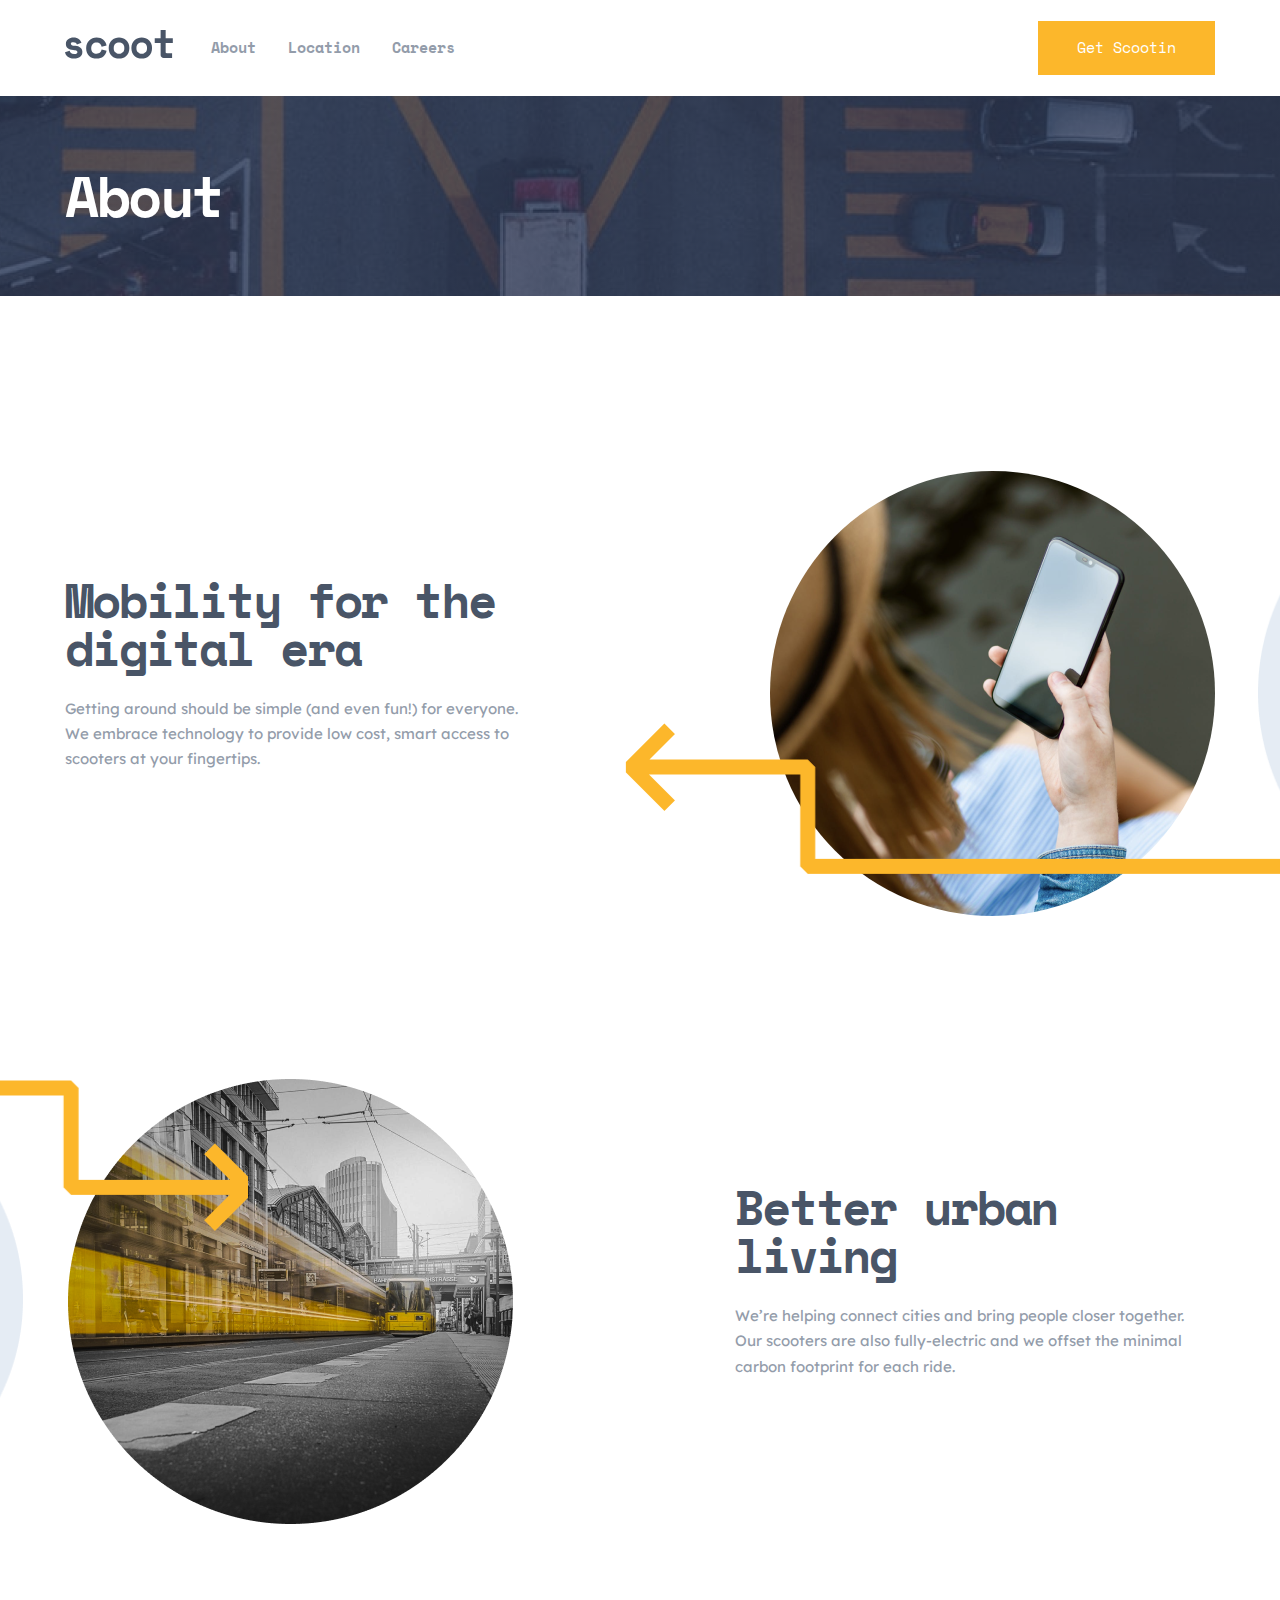
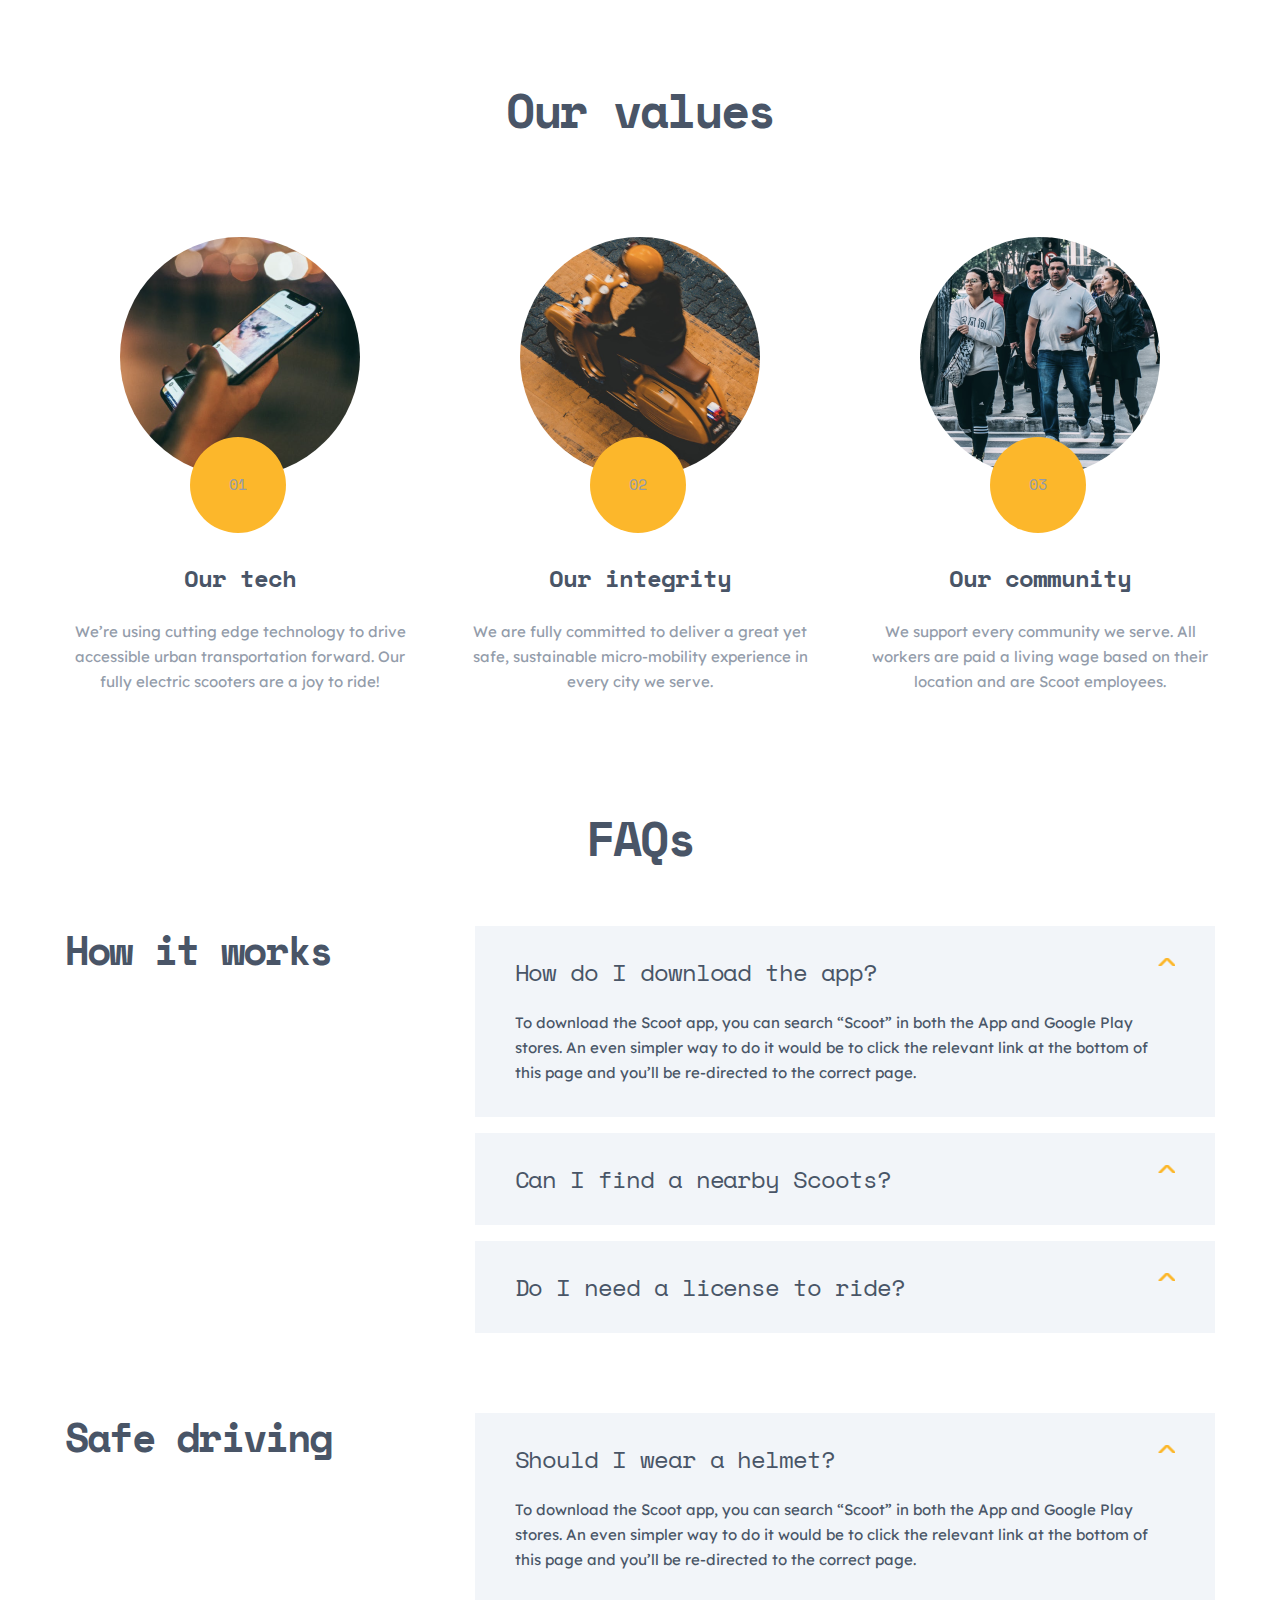
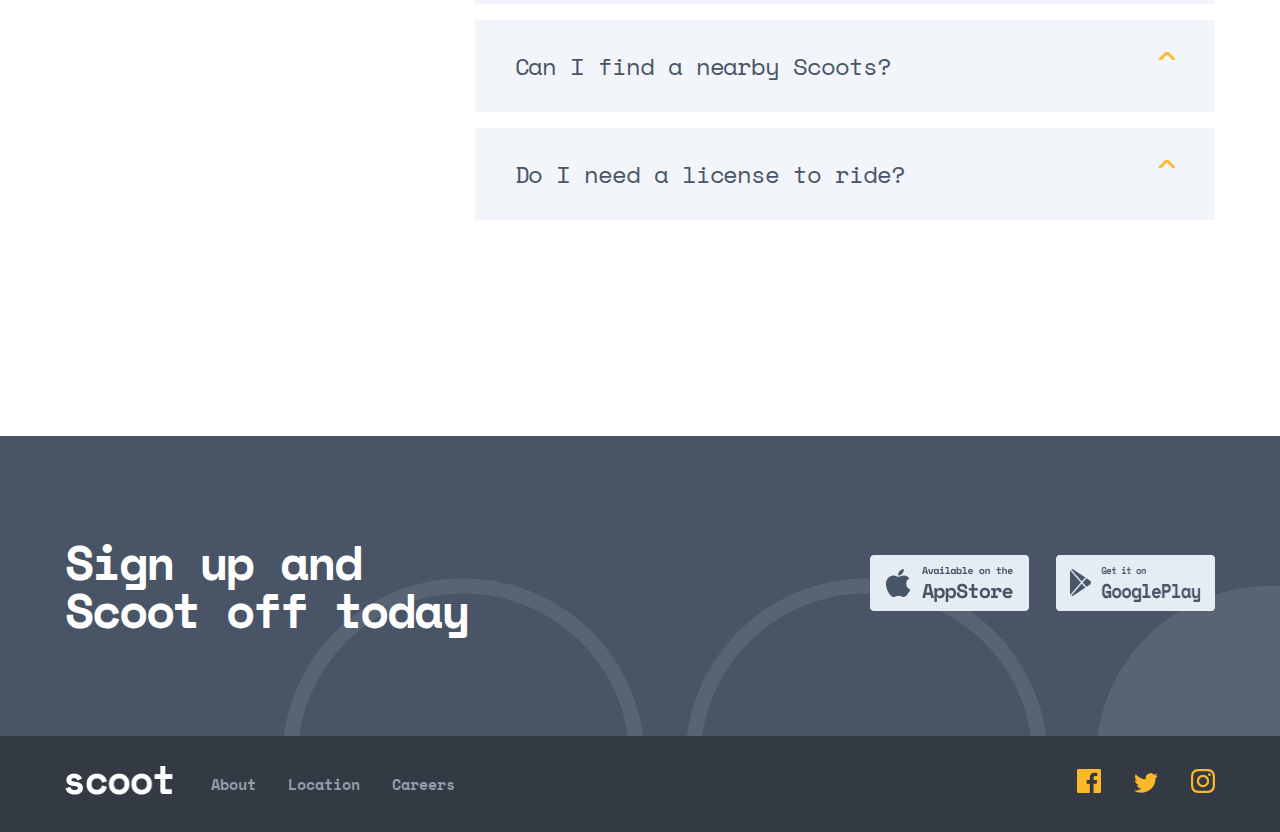
==== about.html @ 946d7e3a "about page complate" ====
<!DOCTYPE html>
<html lang="en">

<head>
   <meta charset="UTF-8">
   <meta http-equiv="X-UA-Compatible" content="IE=edge">
   <meta name="viewport" content="width=device-width, initial-scale=1.0">
   <title>Scooter sharing made simple</title>
   <!-- FONTS -->
   <link rel="preconnect" href="https://fonts.gstatic.com">
   <link href="https://fonts.googleapis.com/css2?family=Lexend+Deca&family=Space+Mono:wght@700&display=swap"
      rel="stylesheet">
   <!-- LINKS -->
   <link rel="stylesheet" href="/css/normalize.css">
   <link rel="stylesheet" href="/css/style.css">
</head>

<body>
   <header class="header">
      <div class="container">
         <div class="content">
            <a class="logo" href="/index.html">
               <img src="/img/logo.svg" alt="logo" width="108" height="29">
            </a>

            <nav class="nav">
               <ul class="nav-list">
                  <li class="nav-item">
                     <a class="nav-link" href="/about.html">About</a>
                  </li>
                  <li class="nav-item">
                     <a class="nav-link" href="#">Location</a>
                  </li>
                  <li class="nav-item">
                     <a class="nav-link" href="#">Careers</a>
                  </li>
               </ul>
            </nav>

            <a class="header-btn primary-btn btn" href="#">Get Scootin</a>
         </div>
      </div>
   </header>

   <section class="hero-about">
      <div class="container">
         <h1 class="title">About</h1>
      </div>
   </section>

   <main class="main">
      <section class="features-about">
         <div class="container ">
            <ul class="features-list">
               <li class="features-item">
                  <div class="features-item__content">
                     <h3 class="features-item__title">Mobility for the digital era</h3>
                     <p class="features-item__text">Getting around should be simple (and even fun!) for everyone. We
                        embrace technology to provide low cost, smart access to scooters at your fingertips.</p>
                  </div>
                  <div class="features-item__photo features-item__photo__girl-tel"></div>
               </li>

               <li class="features-item">
                  <div class="features-item__content">
                     <h3 class="features-item__title">Better urban living</h3>
                     <p class="features-item__text">We’re helping connect cities and bring people closer together. Our
                        scooters are also fully-electric and we offset the minimal carbon footprint for each ride.</p>
                  </div>
                  <div class="features-item__photo features-item__photo__tramway"></div>
               </li>
            </ul>
         </div>
      </section>

      <section class="value">
         <div class="container">
            <h2 class="section-title value__title">Our values</h2>
            <div class="value__content">
               <ol class="value-list">
                  <li class="value-item">
                     <div class="value-item__photo value-item__photo-tel"></div>
                     <h3 class="value-item__title">Our tech</h3>
                     <p class="value-item__text">We’re using cutting edge technology to drive accessible urban
                        transportation forward. Our fully electric scooters are a joy to ride!</p>
                  </li>
                  <li class="value-item">
                     <div class="value-item__photo value-item__photo-bike"></div>
                     <h3 class="value-item__title">Our integrity</h3>
                     <p class="value-item__text">We are fully committed to deliver a great yet safe, sustainable
                        micro-mobility experience in every city we serve.</p>
                  </li>
                  <li class="value-item">
                     <div class="value-item__photo value-item__photo-people"></div>
                     <h3 class="value-item__title">Our community</h3>
                     <p class="value-item__text">We support every community we serve. All workers are paid a living wage
                        based on their location and are Scoot employees.</p>
                  </li>
               </ol>
            </div>
         </div>
      </section>

      <section class="faq">
         <div class="container">
            <h2 class="section-title faq-title">FAQs</h2>
            <div class="faq-how">
               <h3 class="faq-how__title">How it works</h3>
               <ul class="accordions">
                  <li class="accordion">
                     <input class="radio-btn" type="radio" name="panel" id="panel-1" checked>
                     <label class="accordion-title" for="panel-1">How do I download the app?</label>
                     <p class="accordion-text">To download the Scoot app, you can search “Scoot” in both the App and
                        Google
                        Play stores. An even simpler way to do it would be to click the relevant link at the bottom of
                        this
                        page and you’ll be re-directed to the correct page.</p>
                  </li>

                  <li class="accordion">
                     <input class="radio-btn" type="radio" name="panel" id="panel-2">
                     <label class="accordion-title" for="panel-2">Can I find a nearby Scoots?</label>
                     <p class="accordion-text">To download the Scoot app, you can search “Scoot” in both the App and
                        Google
                        Play stores. An even simpler way to do it would be to click the relevant link at the bottom of
                        this
                        page and you’ll be re-directed to the correct page.</p>
                  </li>

                  <li class="accordion">
                     <input class="radio-btn" type="radio" name="panel" id="panel-3">
                     <label class="accordion-title" for="panel-3">Do I need a license to ride?</label>
                     <p class="accordion-text">To download the Scoot app, you can search “Scoot” in both the App and
                        Google
                        Play stores. An even simpler way to do it would be to click the relevant link at the bottom of
                        this
                        page and you’ll be re-directed to the correct page.</p>
                  </li>
               </ul>
            </div>

            <div class="faq-how">
               <h3 class="faq-how__title">Safe driving</h3>
               <ul class="accordions">
                  <li class="accordion">
                     <input class="radio-btn" type="radio" name="panel2" id="panel-4" checked>
                     <label class="accordion-title" for="panel-4">Should I wear a helmet?</label>
                     <p class="accordion-text">To download the Scoot app, you can search “Scoot” in both the App and
                        Google
                        Play stores. An even simpler way to do it would be to click the relevant link at the bottom of
                        this
                        page and you’ll be re-directed to the correct page.</p>
                  </li>

                  <li class="accordion">
                     <input class="radio-btn" type="radio" name="panel2" id="panel-5">
                     <label class="accordion-title" for="panel-5">Can I find a nearby Scoots?</label>
                     <p class="accordion-text">To download the Scoot app, you can search “Scoot” in both the App and
                        Google
                        Play stores. An even simpler way to do it would be to click the relevant link at the bottom of
                        this
                        page and you’ll be re-directed to the correct page.</p>
                  </li>

                  <li class="accordion">
                     <input class="radio-btn" type="radio" name="panel2" id="panel-6">
                     <label class="accordion-title" for="panel-6">Do I need a license to ride?</label>
                     <p class="accordion-text">To download the Scoot app, you can search “Scoot” in both the App and
                        Google
                        Play stores. An even simpler way to do it would be to click the relevant link at the bottom of
                        this
                        page and you’ll be re-directed to the correct page.</p>
                  </li>
               </ul>
            </div>
         </div>
      </section>
   </main>

   <footer class="footer">
      <section class="appstore">
         <div class="container">
            <div class="content">
               <h2 class="appstore__title">Sign up and Scoot off today</h2>
               <div class="appstore-links">
                  <a class="appstore-link" href="#">
                     <img src="/img/appstore.png" alt="appstore" width="159" height="56">
                  </a>
                  <a class="appstore-link" href="#">
                     <img src="/img/googleplay.png" alt="appstore" width="159" height="56">
                  </a>
               </div>
            </div>
         </div>
      </section>

      <section class="end">
         <div class="container">
            <div class="content">
               <a class="logo" href="/index.html"><img src="/img/logo-white.png" alt="logo" width="108" height="29"></a>

               <nav class="nav">
                  <ul class="nav-list">
                     <li class="nav-item">
                        <a class="nav-link" href="/about.html">About</a>
                     </li>
                     <li class="nav-item">
                        <a href="#" class="nav-link">Location</a>
                     </li>
                     <li class="nav-item">
                        <a href="#" class="nav-link">Careers</a>
                     </li>
                  </ul>
               </nav>

               <div class="social">
                  <a class="social-link" href="#">
                     <svg width="24" height="24" viewBox="0 0 24 24" fill="none" xmlns="http://www.w3.org/2000/svg">
                        <path
                           d="M22.675 0H1.325C0.593 0 0 0.593 0 1.325V22.676C0 23.407 0.593 24 1.325 24H12.82V14.706H9.692V11.084H12.82V8.413C12.82 5.313 14.713 3.625 17.479 3.625C18.804 3.625 19.942 3.724 20.274 3.768V7.008L18.356 7.009C16.852 7.009 16.561 7.724 16.561 8.772V11.085H20.148L19.681 14.707H16.561V24H22.677C23.407 24 24 23.407 24 22.675V1.325C24 0.593 23.407 0 22.675 0Z"
                           fill="#FCB72B" />
                     </svg>
                  </a>

                  <a class="social-link" href="#">
                     <svg width="24" height="20" viewBox="0 0 24 20" fill="none" xmlns="http://www.w3.org/2000/svg">
                        <path
                           d="M24 2.557C23.117 2.949 22.168 3.213 21.172 3.332C22.189 2.723 22.97 1.758 23.337 0.608001C22.386 1.172 21.332 1.582 20.21 1.803C19.313 0.846001 18.032 0.248001 16.616 0.248001C13.437 0.248001 11.101 3.214 11.819 6.293C7.728 6.088 4.1 4.128 1.671 1.149C0.381 3.362 1.002 6.257 3.194 7.723C2.388 7.697 1.628 7.476 0.965 7.107C0.911 9.388 2.546 11.522 4.914 11.997C4.221 12.185 3.462 12.229 2.69 12.081C3.316 14.037 5.134 15.46 7.29 15.5C5.22 17.123 2.612 17.848 0 17.54C2.179 18.937 4.768 19.752 7.548 19.752C16.69 19.752 21.855 12.031 21.543 5.106C22.505 4.411 23.34 3.544 24 2.557Z"
                           fill="#FCB72B" />
                     </svg>
                  </a>

                  <a class="social-link" href="#">
                     <svg width="24" height="24" viewBox="0 0 24 24" fill="none" xmlns="http://www.w3.org/2000/svg">
                        <path fill-rule="evenodd" clip-rule="evenodd"
                           d="M12 0C8.741 0 8.333 0.014 7.053 0.072C2.695 0.272 0.273 2.69 0.073 7.052C0.014 8.333 0 8.741 0 12C0 15.259 0.014 15.668 0.072 16.948C0.272 21.306 2.69 23.728 7.052 23.928C8.333 23.986 8.741 24 12 24C15.259 24 15.668 23.986 16.948 23.928C21.302 23.728 23.73 21.31 23.927 16.948C23.986 15.668 24 15.259 24 12C24 8.741 23.986 8.333 23.928 7.053C23.732 2.699 21.311 0.273 16.949 0.073C15.668 0.014 15.259 0 12 0ZM12 2.163C15.204 2.163 15.584 2.175 16.85 2.233C20.102 2.381 21.621 3.924 21.769 7.152C21.827 8.417 21.838 8.797 21.838 12.001C21.838 15.206 21.826 15.585 21.769 16.85C21.62 20.075 20.105 21.621 16.85 21.769C15.584 21.827 15.206 21.839 12 21.839C8.796 21.839 8.416 21.827 7.151 21.769C3.891 21.62 2.38 20.07 2.232 16.849C2.174 15.584 2.162 15.205 2.162 12C2.162 8.796 2.175 8.417 2.232 7.151C2.381 3.924 3.896 2.38 7.151 2.232C8.417 2.175 8.796 2.163 12 2.163ZM5.838 12C5.838 8.597 8.597 5.838 12 5.838C15.403 5.838 18.162 8.597 18.162 12C18.162 15.404 15.403 18.163 12 18.163C8.597 18.163 5.838 15.403 5.838 12ZM12 16C9.791 16 8 14.21 8 12C8 9.791 9.791 8 12 8C14.209 8 16 9.791 16 12C16 14.21 14.209 16 12 16ZM16.965 5.595C16.965 4.8 17.61 4.155 18.406 4.155C19.201 4.155 19.845 4.8 19.845 5.595C19.845 6.39 19.201 7.035 18.406 7.035C17.61 7.035 16.965 6.39 16.965 5.595Z"
                           fill="#FCB72B" />
                     </svg>
                  </a>
               </div>
            </div>
         </div>
      </section>
   </footer>
</body>

</html>
---- css/style.css ----
:root {
   /* COLORS */
   --accent-color: rgb(252, 183, 43);
   --header-text-color: rgb(73, 85, 103);
   --text-color: rgb(147, 156, 170);
   --white-color: rgb(255, 255, 255);

   /* FONTS */
   --main-font: 'Space Mono', monospace;
   --secondary-font: 'Lexend Deca', sans-serif;
}

html {
   box-sizing: border-box;
 }
 
 *,
 *::after,
 *::before {
   box-sizing: inherit;
 }
 
 body {
   margin: 0;
   padding: 0;
   max-width: 100%;
   font-family: var(--main-font);
   font-size: 15px;
   line-height: 167%;
   color: var(--text-color);
 }

.container {
   max-width: 1200px;
   margin: 0 auto;
   padding: 0 25px;
}

/* HEADER */

.content {
   display: flex;
   align-items: center;
   height: 96px;
}

.logo {
   margin-right: 38px;
}

.nav {
   margin-right: 20px;
}

.nav {
   margin-right: auto;
}

.nav-list {
   display: flex;
   padding: 0;
}

.nav-link {
   margin-right: 32px;
   font-weight: 700;
   color: var(--text-color);
   text-decoration: none;
   transition: color .3s ease;
}

.nav-link:hover {
   color: var(--accent-color);
}

.btn {
   padding: 11px 36px;
}

.primary-btn {
   background: #FCB72B;
   color: var(--white-color);
   text-decoration: none;
   border: 3px solid var(--accent-color);
   transition: background-color .3s ease;
}

.primary-btn:hover {
   background-color: transparent;
   color: var(--accent-color);
}

/* HERO SECTION */

.hero {
   padding: 152px 0;
   background-image: url(/img/rounds.png), linear-gradient(rgba(47, 59, 89, 0.75), rgba(47, 59, 89, 0.75)), url("/img/bg-image.png");
   background-repeat: no-repeat;
   background-size: auto, cover, cover;
   background-position: top calc(50% + 150px) right, 0 0, 0 0;
}

.title {
   margin: 0;
   font-size: 56px;
   line-height: 56px;
   letter-spacing: -2.5px;
   color: var(--white-color);
}

.main-title {
   margin-bottom: 40px;
}

.hero-text {
   position: relative;
   margin-top: 0;
   margin-bottom: 40px;
   margin-left: 96px;
   width: 405px;
   color: var(--white-color);
   font-family: var(--secondary-font);
}

.hero-text::before {
   position: absolute;
   height: 15px;
   width: 100%;
   background-color: var(--accent-color);
   top: 43px;
   left: -460px;

   content: "";
}

.hero-text::after {
   position: absolute;
   background-image: url("/img/top-arrow-line.svg");
   background-repeat: no-repeat;
   width: 452px;
   height: 150px;
   top: 43px;
   left: 450px;

   content: "";
}

.hero-btn {
   margin-left: 96px;
}


/* MAIN */

.main {
   padding: 160px 0 200px 0;
}

/* SERVISE SECTION */

.service {
   margin-bottom: 200px;
}

.service-list {
   display: flex;
   margin-right: 30px;
   padding: 0;
   list-style: none;
}

.app {
   background: url("/img/tel.png") no-repeat center center;
}

.pick {
   background: url("/img/bike.png") no-repeat center center;
}

.enjoy {
   background: url("/img/bike-with-people.png") no-repeat center center;
}

.service-icon {
   position: relative;
   width: 96px;
   height: 96px;
   margin-bottom: 40px;
   border-radius: 50%;
   background-color: var(--accent-color);
}

.service-icon::before {
   position: absolute;
   width: 400%;
   height: 15px;
   top: 40px;
   left: -360px;
   background-color: #E5ECF4;
   z-index: -1;

   content: "";
}

.service-icon::after:not(:last-child) {
   position: absolute;
   width: 400%;
   height: 15px;
   top: 40px;
   left: 60px;
   background-color: #E5ECF4;
   z-index: -1;

   content: "";
}

.service-title {
   margin-top: 0;
   margin-bottom: 27px;
   font-size: 24px;
   line-height: 28px;
   letter-spacing: -1.07143px;
   color: var(--header-text-color);
}

.service-text {
   margin: 0;
   font-family: var(--secondary-font);
}

/* FEATURES */

.features {
   background-image: url("/img/arrow-right.png"), 
                     url("/img/arrow-left.png"), 
                     url("/img/arrow-right.png"), 
                     url("/img/round.png"), 
                     url("/img/round.png"), 
                     url("/img/round.png");
   background-repeat: no-repeat;
   background-position: left calc(50% + 355px) top calc(50% + -463px), 
                        right calc(50% + 750px) top calc(50% + -135px),
                        left calc(50% + 750px) top calc(50% + 550px),
                        left calc(50% + 840px) top calc(50% + -612px), 
                        right calc(50% + 840px) top calc(50% + -2px),
                        left calc(50% + 840px) top calc(50% + 607px);
}

.features-list {
   padding: 0;
   list-style: none;
}

.features-item {
   display: flex;
   justify-content: space-between;
   align-items: center;
   margin-bottom: 160px;
}

.features-item:nth-child(even) {
   flex-direction: row-reverse;
}

.features-item__content {
   max-width: 40%;
   margin-right: 20px;
}

.features-item__title {
   margin-top: 0;
   margin-bottom: 24px;
   font-size: 48px;
   line-height: 48px;
   letter-spacing: -2.14286px;
   color: var(--header-text-color);
}

.features-item__text {
   margin-top: 0;
   margin-bottom: 40px;
   font-family: var(--secondary-font);
}

.features-item__photo {
   width: 450px;
   height: 450px;
   background-repeat: no-repeat;
   z-index: -1;
}

.features-item__photo__girl {
   background-image: url("/img/girl-with-tel.png");
}

.features-item__photo__city {
   background-image: url("/img/city.png");
}

.features-item__photo__wallet {
   background-image: url("/img/wallet.png");
   border-radius: 50%;
   height: 445px;
   width: 445px;
}

/* FOOTER */

/* APPSTORE */

.appstore {
   padding: 102px 0;
   background-color: var(--header-text-color);
   background-image: url("/img/footer-bg.png");
   background-position: bottom right;
   background-repeat: no-repeat;
}

.appstore__title {
   max-width: 420px;
   margin-right: auto;
   font-size: 48px;
   line-height: 48px;
   letter-spacing: -2.14286px;
   color: var(--white-color);
}

.appstore-link {
   display: inline-block;
}

.appstore-link:not(:last-child) {
   margin-right: 18px;
}

/* FOOTER END */

.end {
   background-color: #333A44;
}

.social-link {
   display: inline-block;
   margin-left: 24px;
}

path {
   transition: fill .3s ease;
}

.social-link:hover path {
   fill: var(--white-color);
}

/* ABOUT PAGE */

/* HERO-ABOUT */

.hero-about {
   padding: 72px 0;
   background-image: url(/img/rounds.png), linear-gradient(rgba(47, 59, 89, 0.75), rgba(47, 59, 89, 0.75)), url("/img/bg-about-hero.png");
   background-repeat: no-repeat;
   background-size: auto, cover, cover;
   background-position: top calc(50% + 150px) right, 0 0, 0 0;
}

/* FEATURES ABOUT */

.features-about {
   background-image: url("/img/arrow-right-top.png"), 
   url("/img/arrow-left.png"), 
   url("/img/round.png"), 
   url("/img/round.png");
background-repeat: no-repeat;
background-position: left calc(50% + 355px) top calc(50% + -200px), 
      right calc(50% + 760px) top calc(50% + 157px),
      left calc(50% + 840px) top calc(50% + -306px), 
      right calc(50% + 840px) top calc(50% + 300px);
}

.features-item__photo__girl-tel {
   background-image: url("/img/girl-tel.png");
   border-radius: 50%;
   width: 445px;
   height: 445px;
}

.features-item__photo__tramway {
   background-image: url("/img/trolebus.png");
   background-position: center center;
}

/* OUR VALUES */

.value {
   margin-bottom: 120px;
}

.value__content {
   justify-content: space-between;
}

.section-title {
   margin: 0;
   font-weight: bold;
   font-size: 48px;
   line-height: 48px;
   text-align: center;
   letter-spacing: -2.14286px;
   color: var(--header-text-color);
}

.value__title {
   margin-bottom: 48px;
}

.value-list {
   display: flex;
   justify-content: space-between;
   padding: 0;
   list-style: none;
}

.value-item {
   display: flex;
   flex-direction: column;
   align-items: center;
   width: 350px;
   text-align: center;
   counter-increment: counter;
}

.value-item:not(:last-child) {
   margin-right: 30px;
}

.value-item__photo {
   position: relative;
   width: 240px;
   height: 240px;
   margin-top: 55px;
   margin-bottom: 87px;
   border-radius: 50%;
}

.value-item__photo::after {
   position: absolute;
   display: flex;
   justify-content: center;
   align-items: center;
   width: 96px;
   height: 96px;
   top: 200px;
   left: 70px;
   background-color: var(--accent-color);
   border-radius: 50%;

   content: "0" counter(counter);
}

.value-item__photo-tel {
   background-image: url("/img/value-tel.png");
}

.value-item__photo-bike {
   background-image: url("/img/value-bike.png");
}

.value-item__photo-people {
   background-image: url("/img/value-people.png");
}

.value-item__title {
   margin-top: 0;
   margin-bottom: 27px;
   font-weight: bold;
   font-size: 24px;
   line-height: 28px;
   text-align: center;
   letter-spacing: -1.07143px;
   color: var(--header-text-color);
}

.value-item__text {
   font-family: var(--secondary-font);
   margin: 0;
}

/* FAQs */

.faq-how {
   display: flex;  
}

.faq-how:not(:last-child) {
   margin-bottom: 64px;
}

.faq-title {
   margin-bottom: 64px;
}

.faq-how__title {
   flex: 0 0 33%;
   margin: 0;
   margin-right: 30px;
   font-size: 40px;
   line-height: 48px;
   letter-spacing: -1.78571px;
   color: var(--header-text-color);
}

.accordions {
   padding: 0;
   margin: 0;
   list-style: none;
}


.accordion {
   position: relative;
   background-color: #F2F5F9;
   padding: 32px 40px;
   margin-bottom: 16px;
}

.radio-btn {
   display: none;
}

.accordion-title {
   position: relative;
   display: block;
   cursor: pointer;
   font-size: 24px;
   line-height: 28px;
   letter-spacing: -1.07143px;
   color: var(--header-text-color);
}

.accordion-title::after {
   position: absolute;
   width: 18px;
   height: 8px;
   right: 0;
   background-image: url("/img/arrow-top.png");
   background-position: center center;
   content: "";
}

input:checked .accordion-title::after {
   background-image: url("/img/arrow-bottom.png");
   width: 16px;
   height: 8px;
}

.accordion-text {
   position: relative;
   overflow: hidden;
   height: 0;
   margin: 0;
   transition: padding .3s ease;
   font-family: var(--secondary-font);
   color: var(--header-text-color);
}

.radio-btn:checked ~ .accordion-text {
   padding-top: 24px;
   height: auto;
}
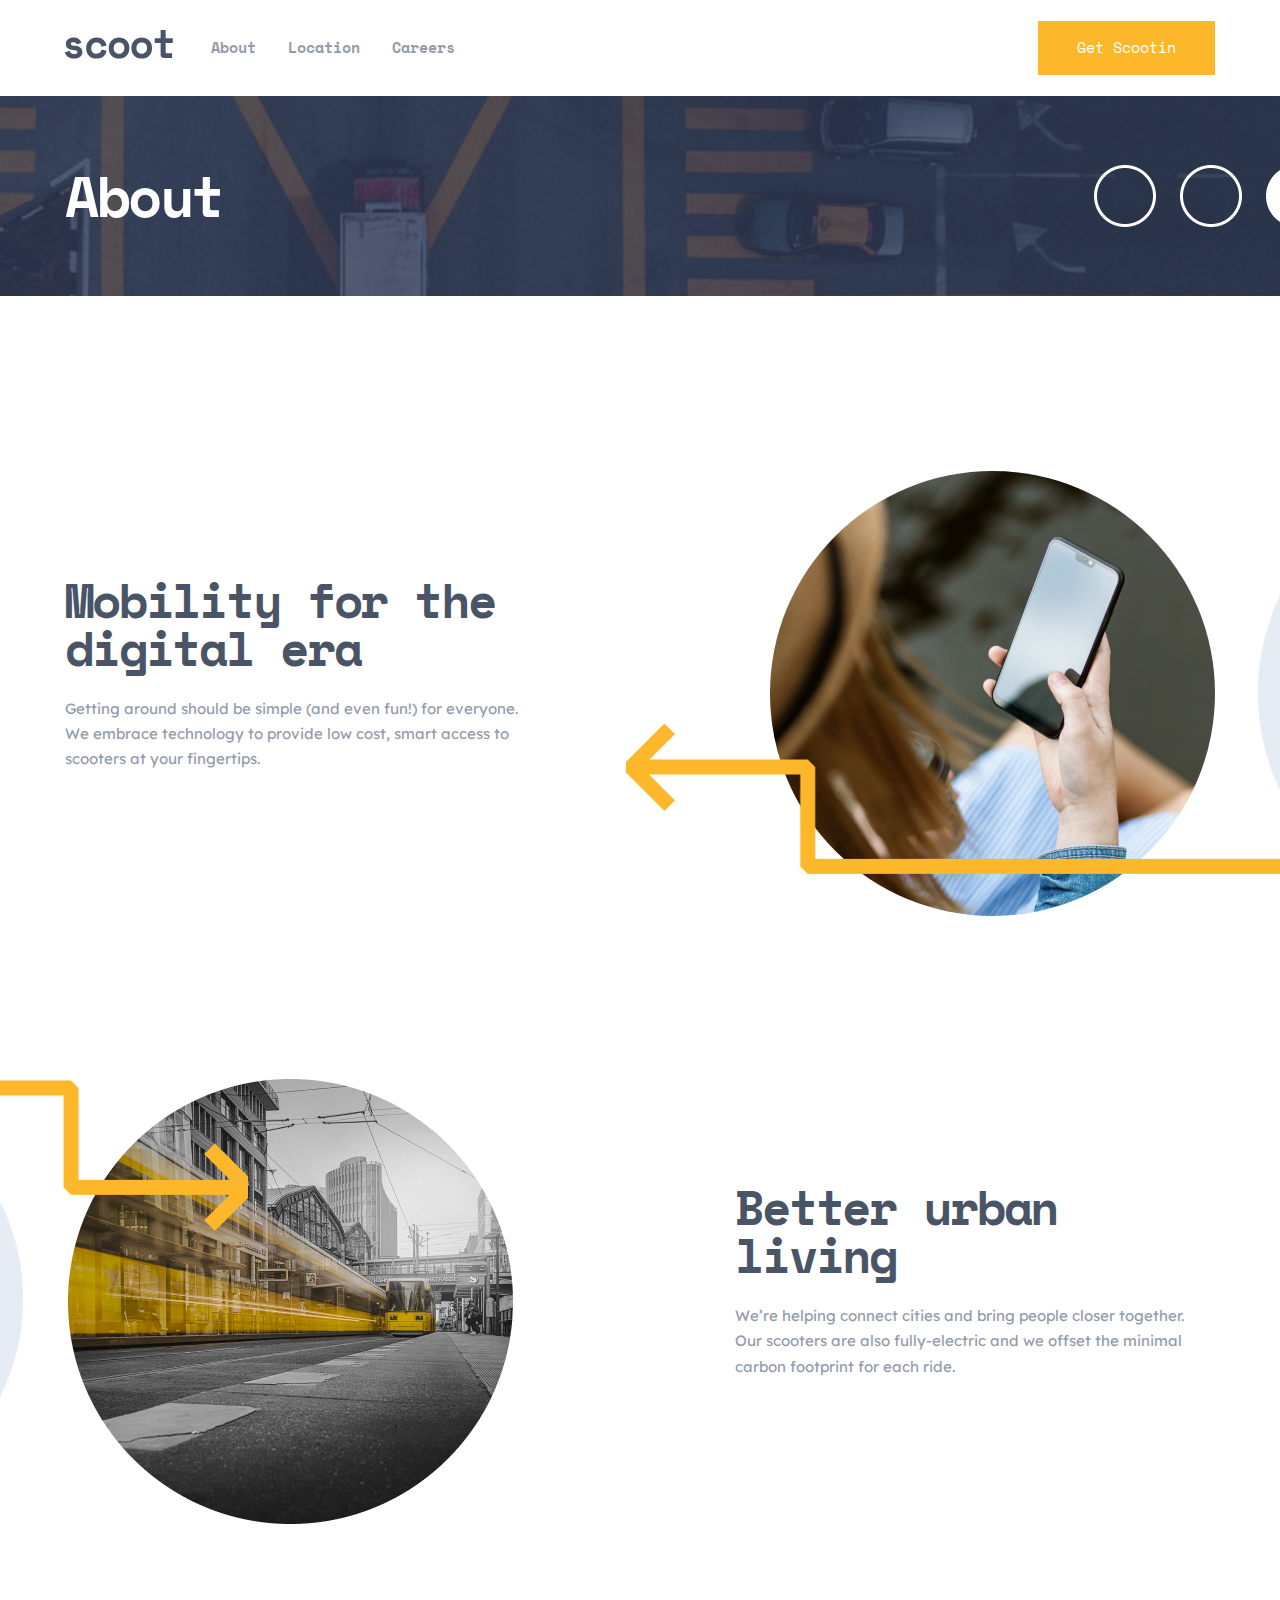
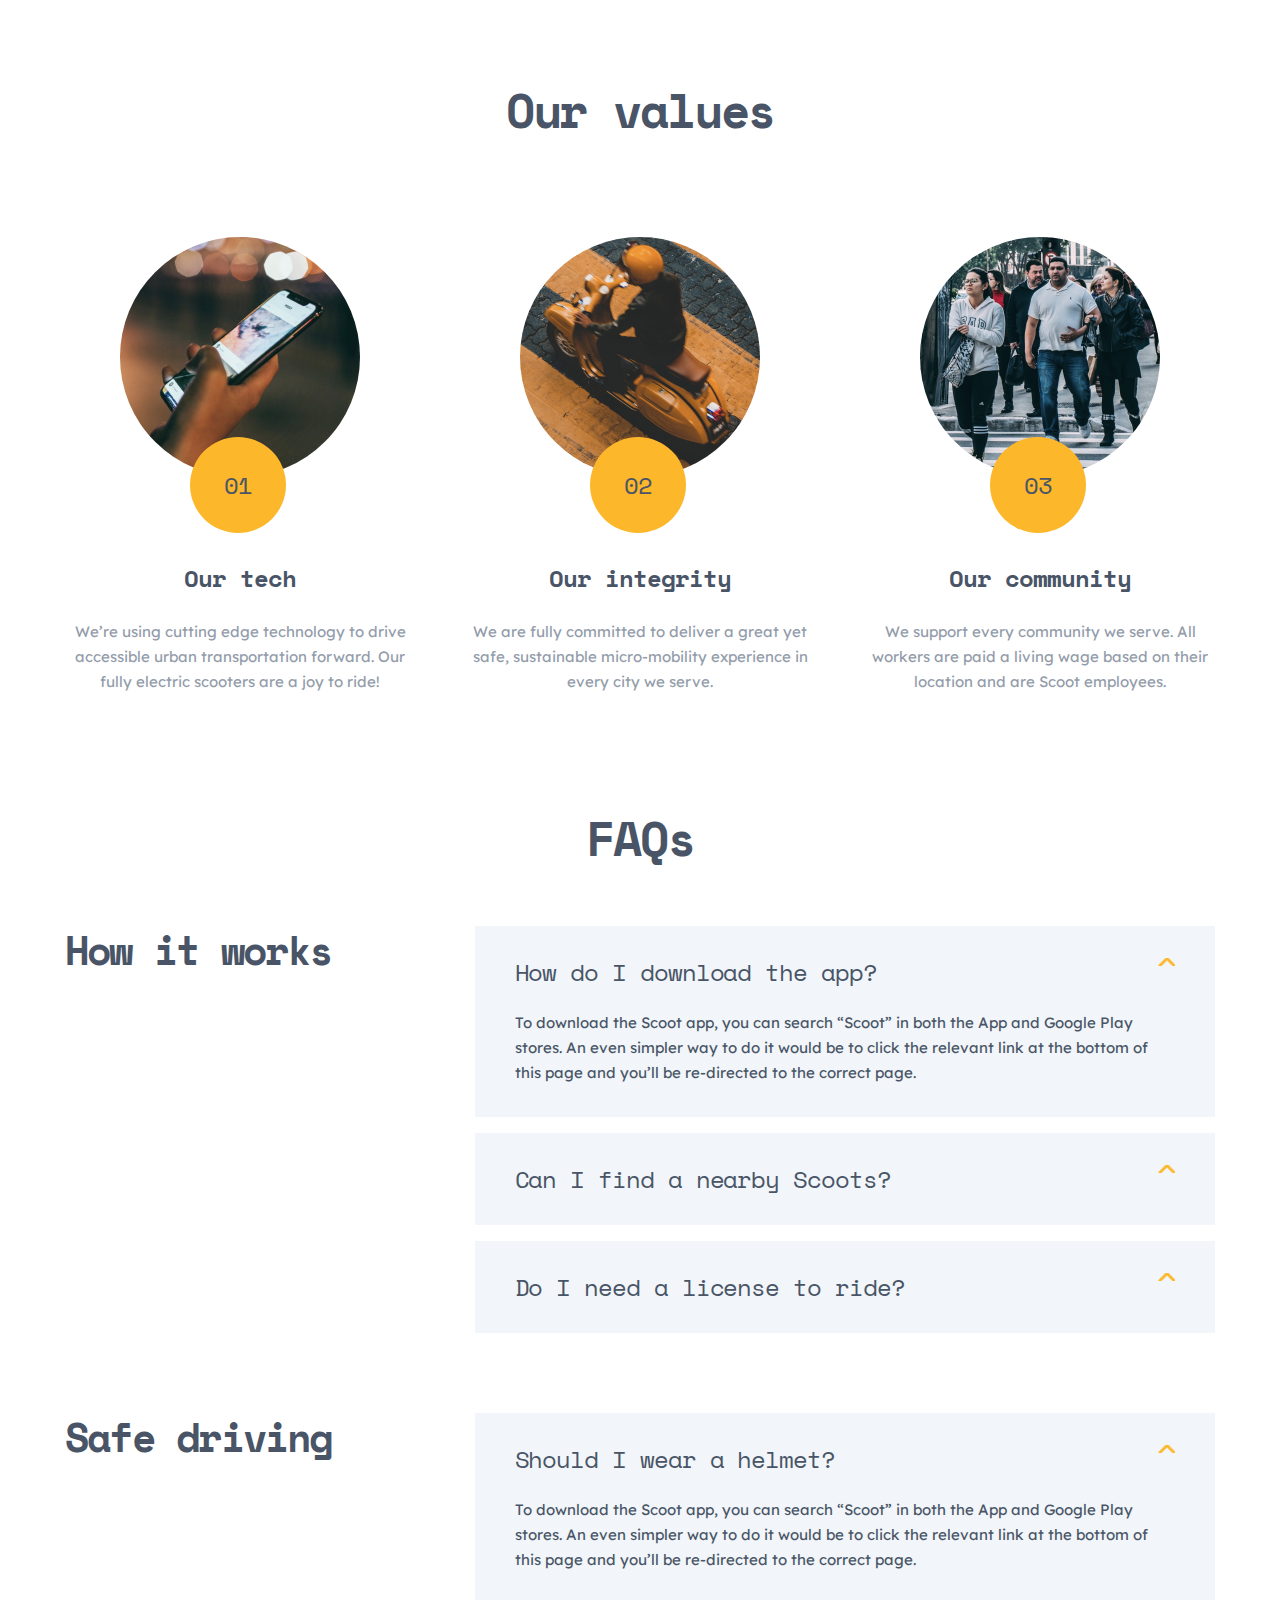
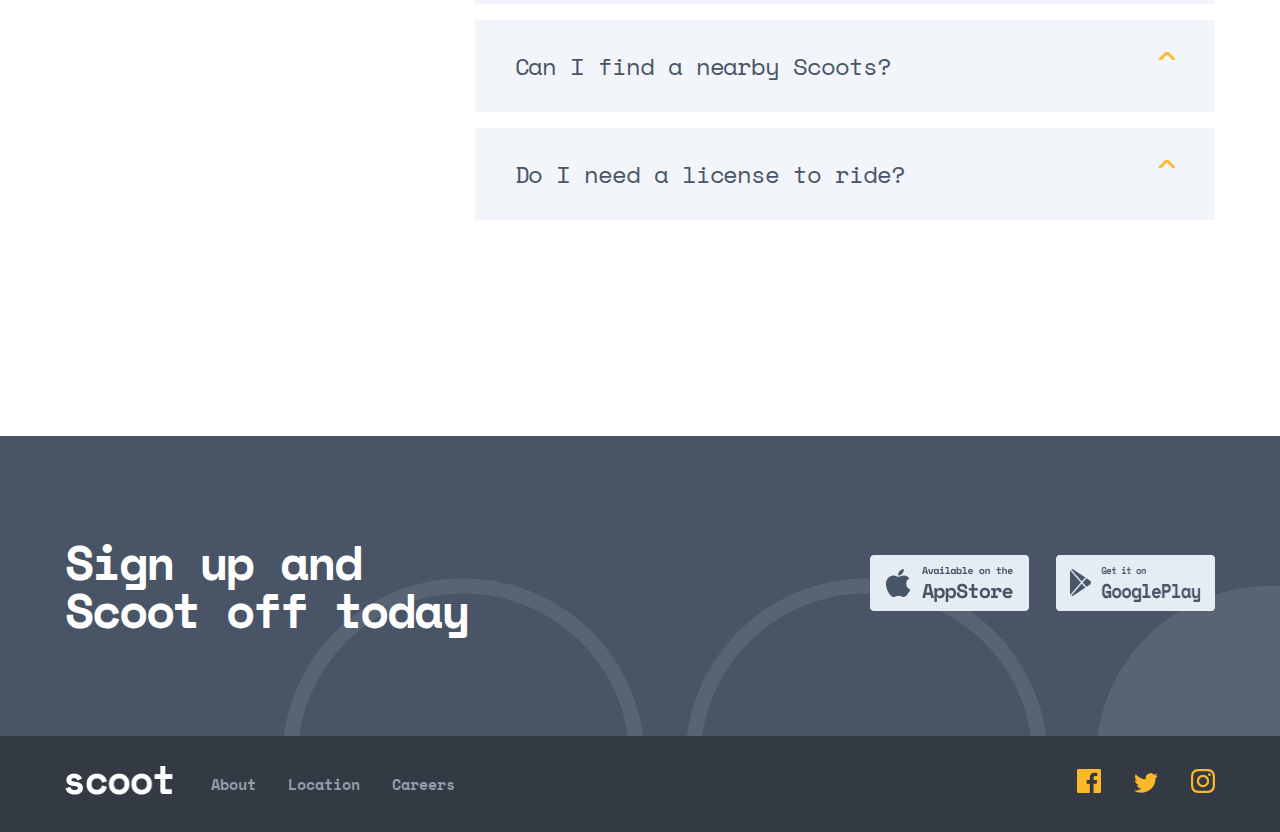
==== commit 3032a0dc: "bugs fixed" ====
--- a/about.html
+++ b/about.html
@@ -29,10 +29,10 @@
                      <a class="nav-link" href="/about.html">About</a>
                   </li>
                   <li class="nav-item">
-                     <a class="nav-link" href="#">Location</a>
+                     <a class="nav-link" href="/location.html">Location</a>
                   </li>
                   <li class="nav-item">
-                     <a class="nav-link" href="#">Careers</a>
+                     <a class="nav-link" href="/careers.html">Careers</a>
                   </li>
                </ul>
             </nav>
@@ -42,7 +42,7 @@
       </div>
    </header>
 
-   <section class="hero-about">
+   <section class="hero-mini hero-mini-about">
       <div class="container">
          <h1 class="title">About</h1>
       </div>
@@ -205,10 +205,10 @@
                         <a class="nav-link" href="/about.html">About</a>
                      </li>
                      <li class="nav-item">
-                        <a href="#" class="nav-link">Location</a>
+                        <a class="nav-link" href="/location.html">Location</a>
                      </li>
                      <li class="nav-item">
-                        <a href="#" class="nav-link">Careers</a>
+                        <a class="nav-link" href="/careers.html">Careers</a>
                      </li>
                   </ul>
                </nav>
--- a/css/style.css
+++ b/css/style.css
@@ -356,12 +356,16 @@
 
 /* HERO-ABOUT */
 
-.hero-about {
+.hero-mini {
    padding: 72px 0;
-   background-image: url(/img/rounds.png), linear-gradient(rgba(47, 59, 89, 0.75), rgba(47, 59, 89, 0.75)), url("/img/bg-about-hero.png");
    background-repeat: no-repeat;
    background-size: auto, cover, cover;
-   background-position: top calc(50% + 150px) right, 0 0, 0 0;
+   background-position: center right;
+
+}
+
+.hero-mini-about {
+   background-image: url(/img/rounds.png), linear-gradient(rgba(47, 59, 89, 0.75), rgba(47, 59, 89, 0.75)), url("/img/bg-about-hero.png");
 }
 
 /* FEATURES ABOUT */
@@ -452,6 +456,11 @@
    height: 96px;
    top: 200px;
    left: 70px;
+   font-size: 24px;
+   line-height: 28px;
+   text-align: center;
+   letter-spacing: -1.07143px;
+   color: var(--header-text-color);
    background-color: var(--accent-color);
    border-radius: 50%;
 
@@ -567,4 +576,59 @@
 .radio-btn:checked ~ .accordion-text {
    padding-top: 24px;
    height: auto;
-}+}
+
+.features-careers {
+   background-image: url("/img/arrow-right.png"), 
+                     url("/img/round.png"); 
+   background-repeat: no-repeat;
+   background-position: left calc(50% + 355px) top calc(50% + 140px), 
+                        left calc(50% + 840px) top calc(50% + 1px);
+}
+
+.features-item__photo__boy-tablet {
+   background-image: url("/img/boy-tablet.png");
+   width: 445px;
+   height: 445px;
+   border-radius: 50%;
+}
+
+/* APPLY */
+
+.hero-mini__career {
+   background-image: url(/img/rounds.png), linear-gradient(rgba(47, 59, 89, 0.75), rgba(47, 59, 89, 0.75)), url("/img/careers-bg.png");
+}
+
+.apply-list {
+   list-style: none;
+   padding: 0;
+}
+
+.apply-item {
+   display: flex;
+   justify-content: space-between;
+   align-items: center;
+   padding: 32px 64px 35px 40px;
+   background-color: #F2F5F9;
+}
+
+.apply-item:not(:last-child) {
+   margin-bottom: 24px;
+}
+
+.apply-position {
+   margin-top: 0;
+   margin-bottom: 8px;
+   font-size: 24px;
+   line-height: 28px;
+   letter-spacing: -1.07143px;
+   color: var(--header-text-color);
+}
+
+.apply-country {
+   margin: 0;
+   font-family: var(--secondary-font);
+   color: var(--header-text-color);
+}
+
+
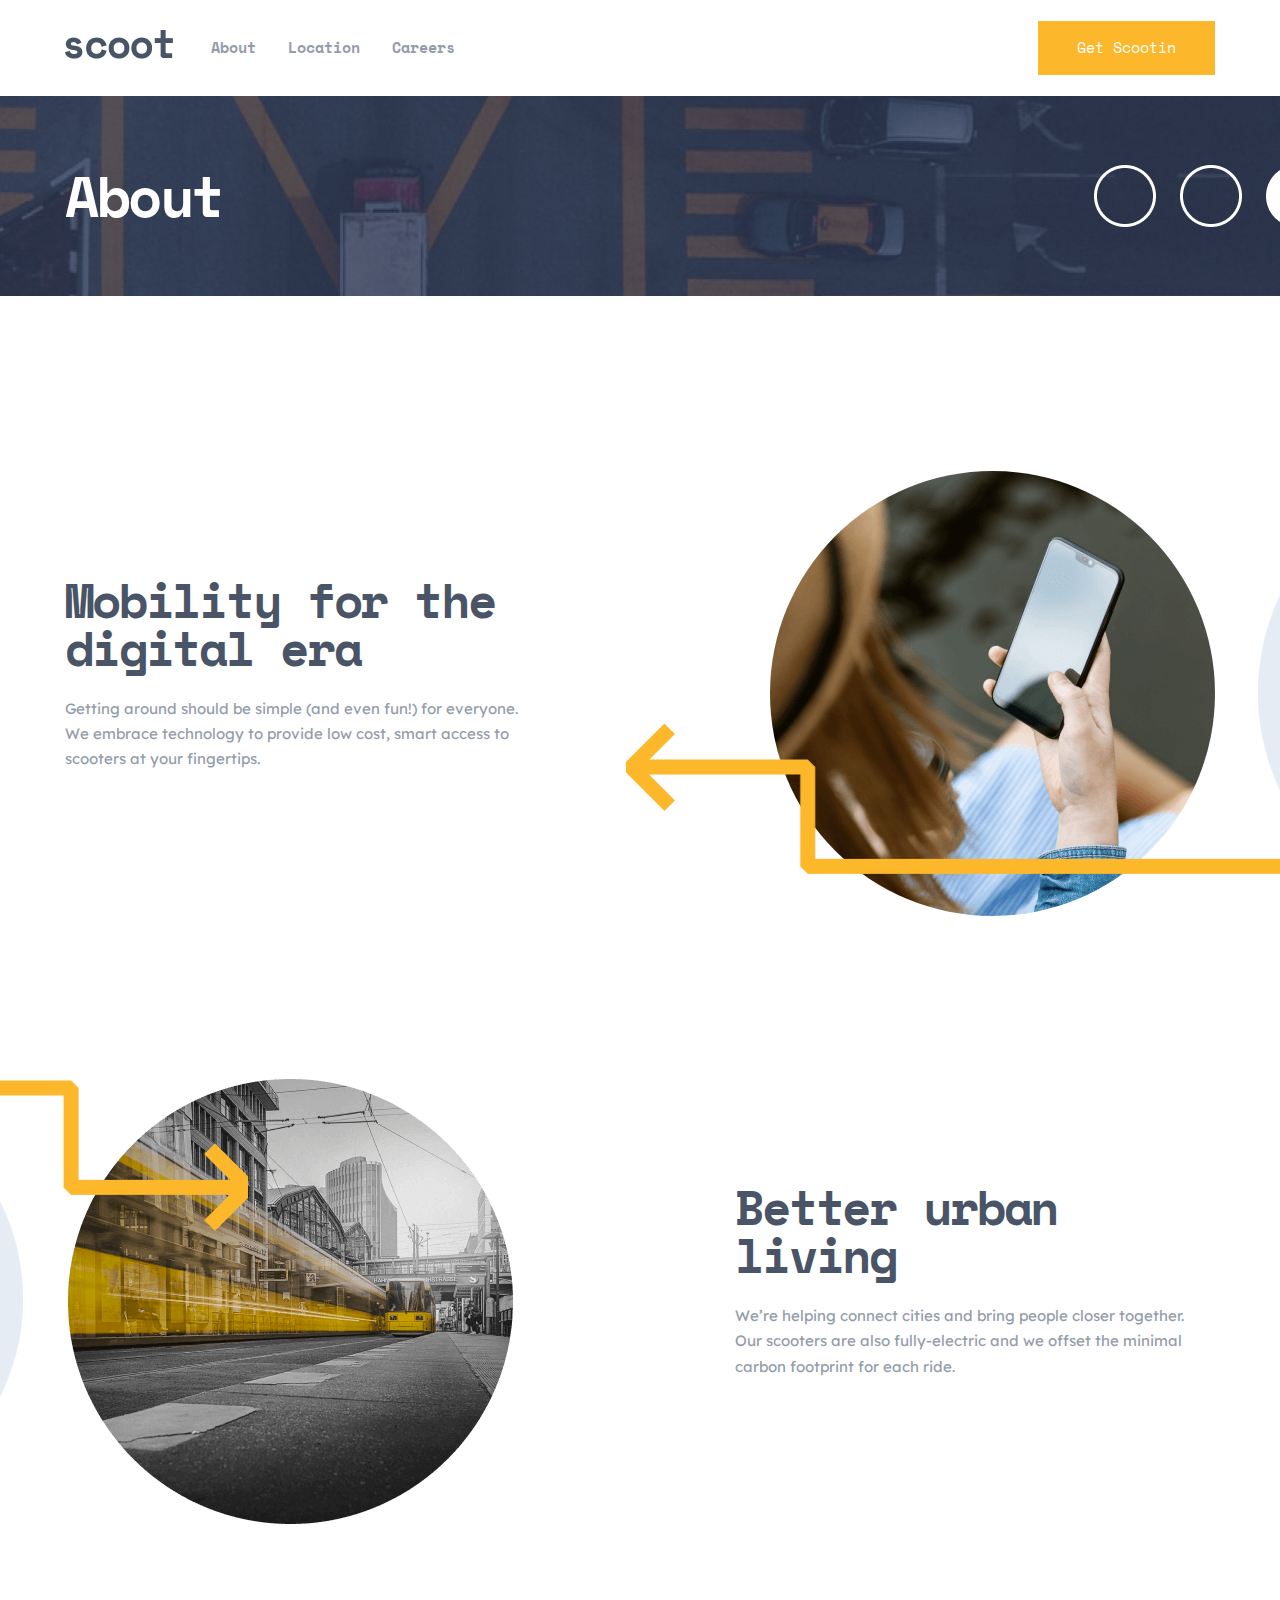
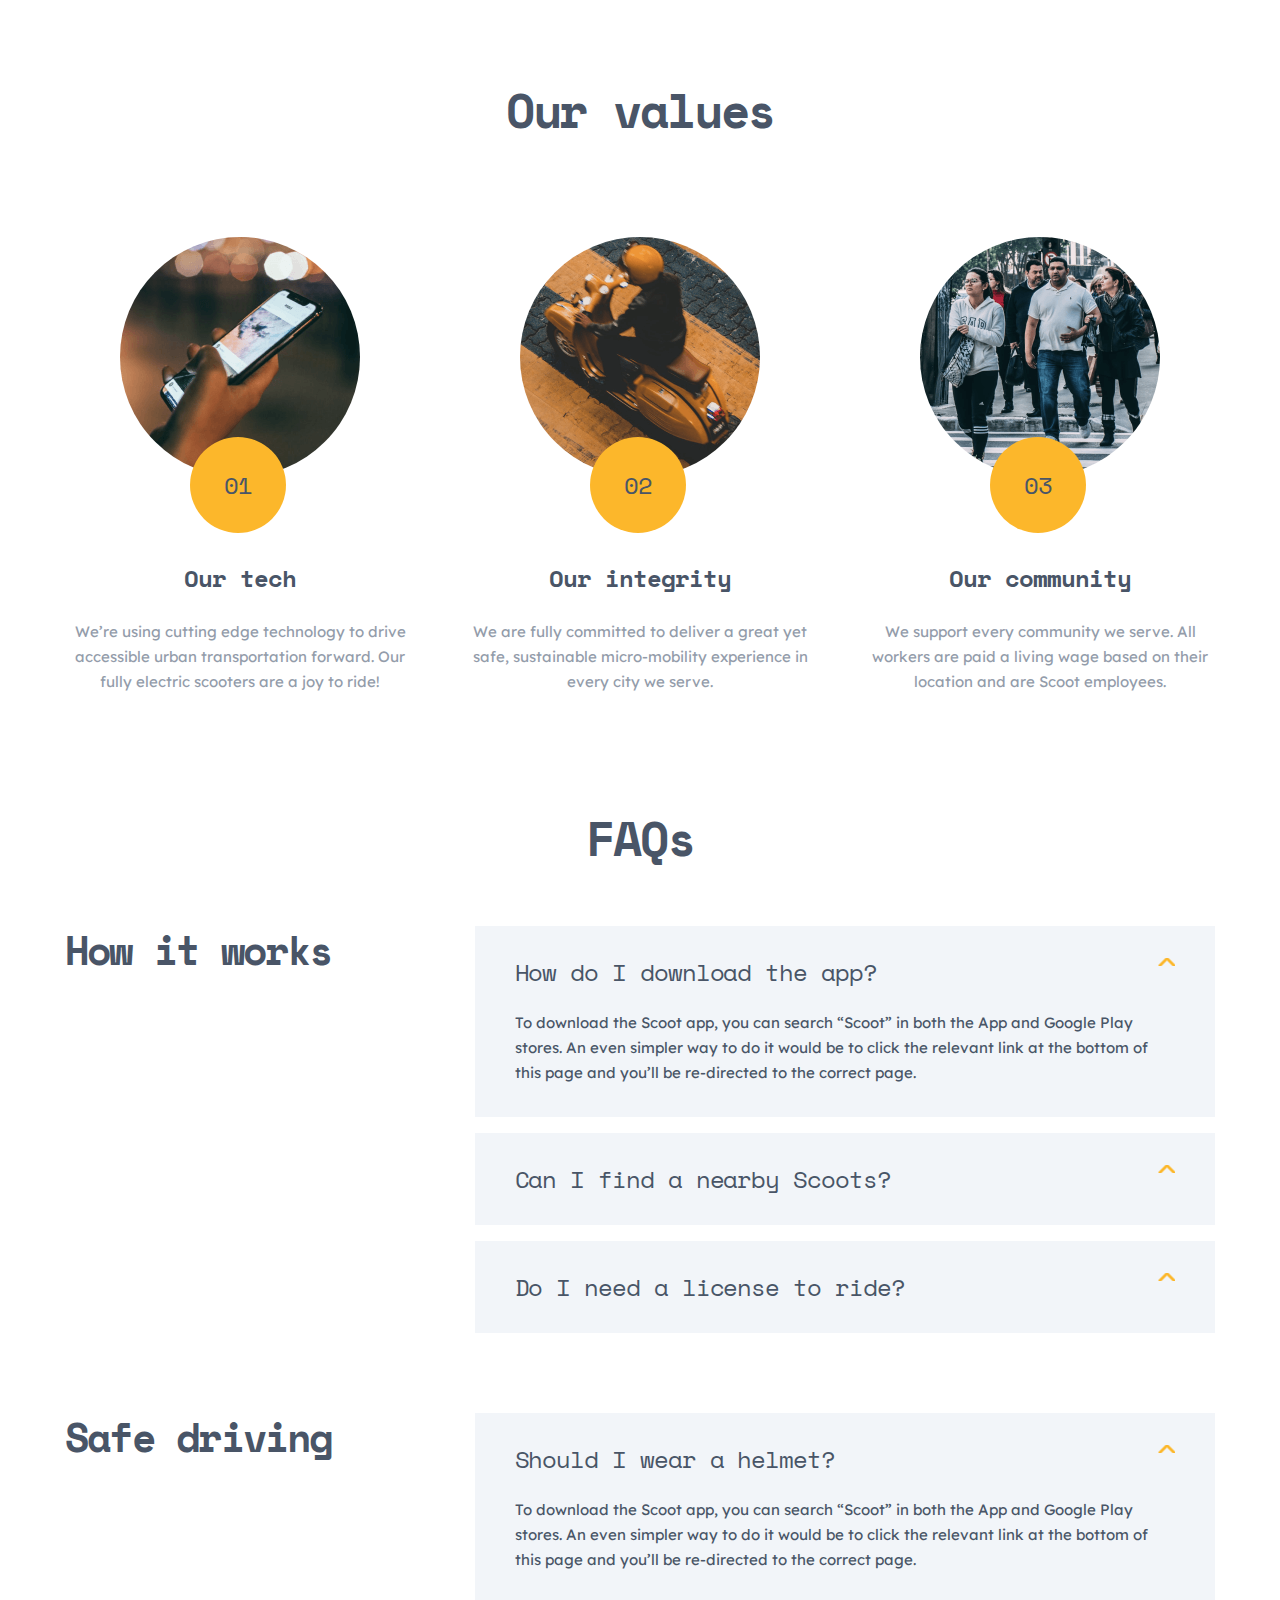
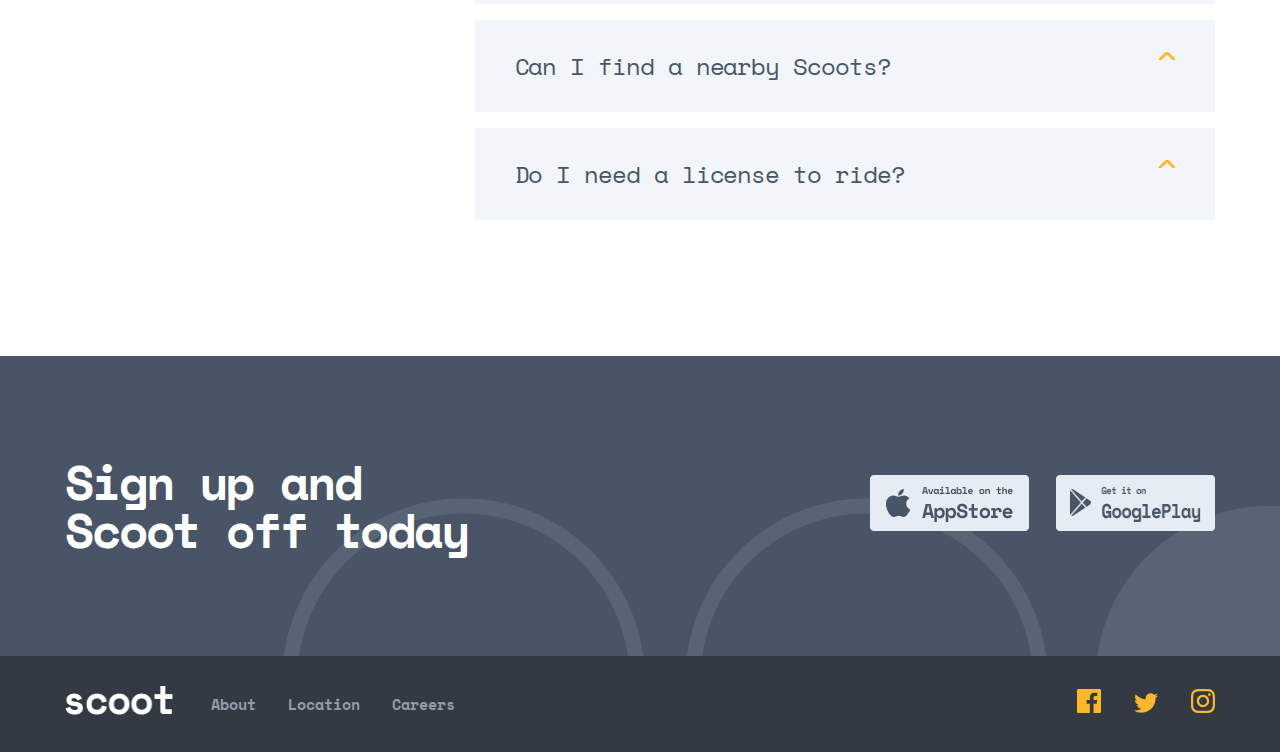
==== commit 6acfcd4d: "images compressed" ====
--- a/about.html
+++ b/about.html
@@ -20,7 +20,7 @@
       <div class="container">
          <div class="content">
             <a class="logo" href="/index.html">
-               <img src="/img/logo.svg" alt="logo" width="108" height="29">
+               <img src="/img/logo.png" alt="logo" width="108" height="29">
             </a>
 
             <nav class="nav">
--- a/css/style.css
+++ b/css/style.css
@@ -83,6 +83,7 @@
    text-decoration: none;
    border: 3px solid var(--accent-color);
    transition: background-color .3s ease;
+   white-space: nowrap;
 }
 
 .primary-btn:hover {
@@ -135,7 +136,7 @@
 
 .hero-text::after {
    position: absolute;
-   background-image: url("/img/top-arrow-line.svg");
+   background-image: url("/img/top-arrow-line.png");
    background-repeat: no-repeat;
    width: 452px;
    height: 150px;
@@ -153,7 +154,7 @@
 /* MAIN */
 
 .main {
-   padding: 160px 0 200px 0;
+   padding: 160px 0 120px 0;
 }
 
 /* SERVISE SECTION */
@@ -632,3 +633,33 @@
 }
 
 
+/* LOCATION PAGE */
+
+.location-photo {
+   margin-bottom: 120px;
+   width: 100%;
+   height: auto;
+}
+
+.location-content {
+   display: flex;
+   align-items: center;
+}
+
+.location-title {
+   width: 305px;  
+   margin-top: 0;
+   margin-bottom: 0;
+   margin-right: 76px;
+   font-size: 48px;
+   line-height: 48px;
+   letter-spacing: -2.14286px;
+   color: var(--header-text-color);
+}
+
+.location-text {
+   margin-top: 0;
+   margin-bottom: 0;
+   margin-right: auto;
+   width: 445px;
+}
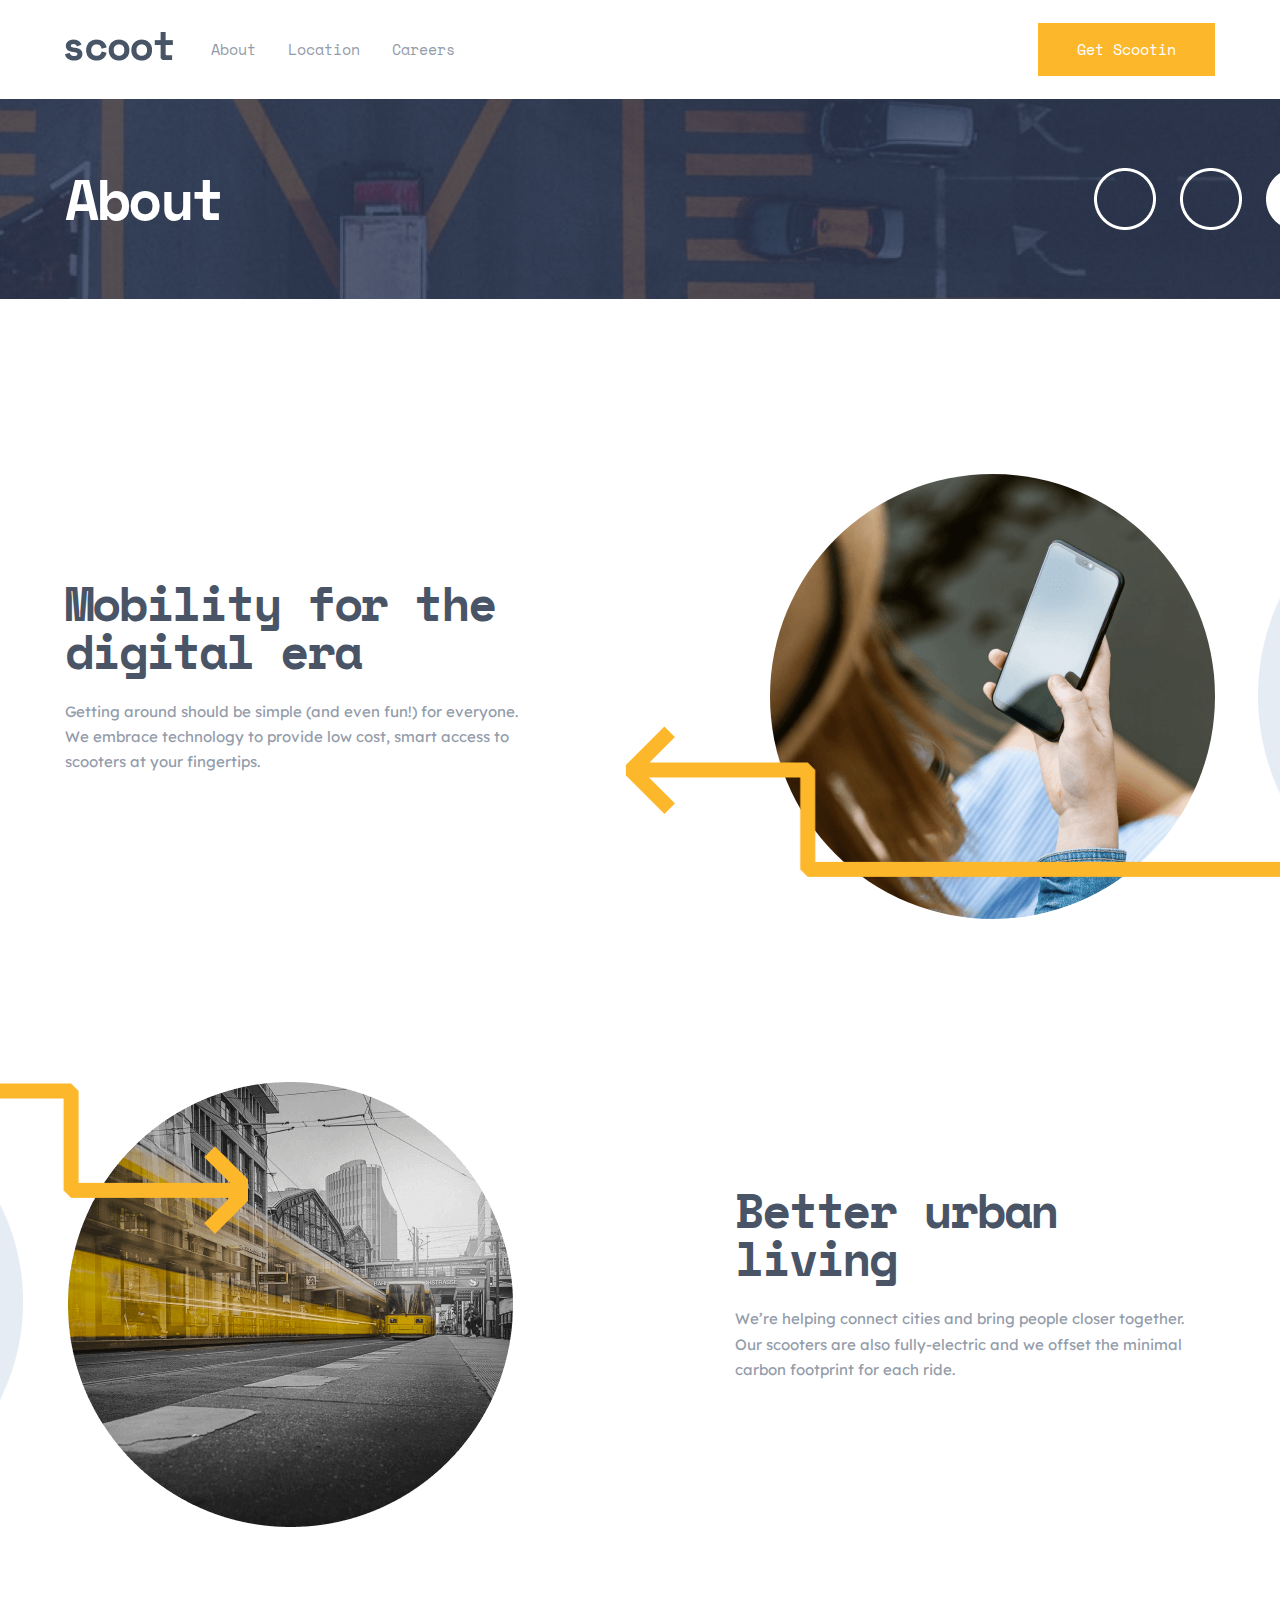
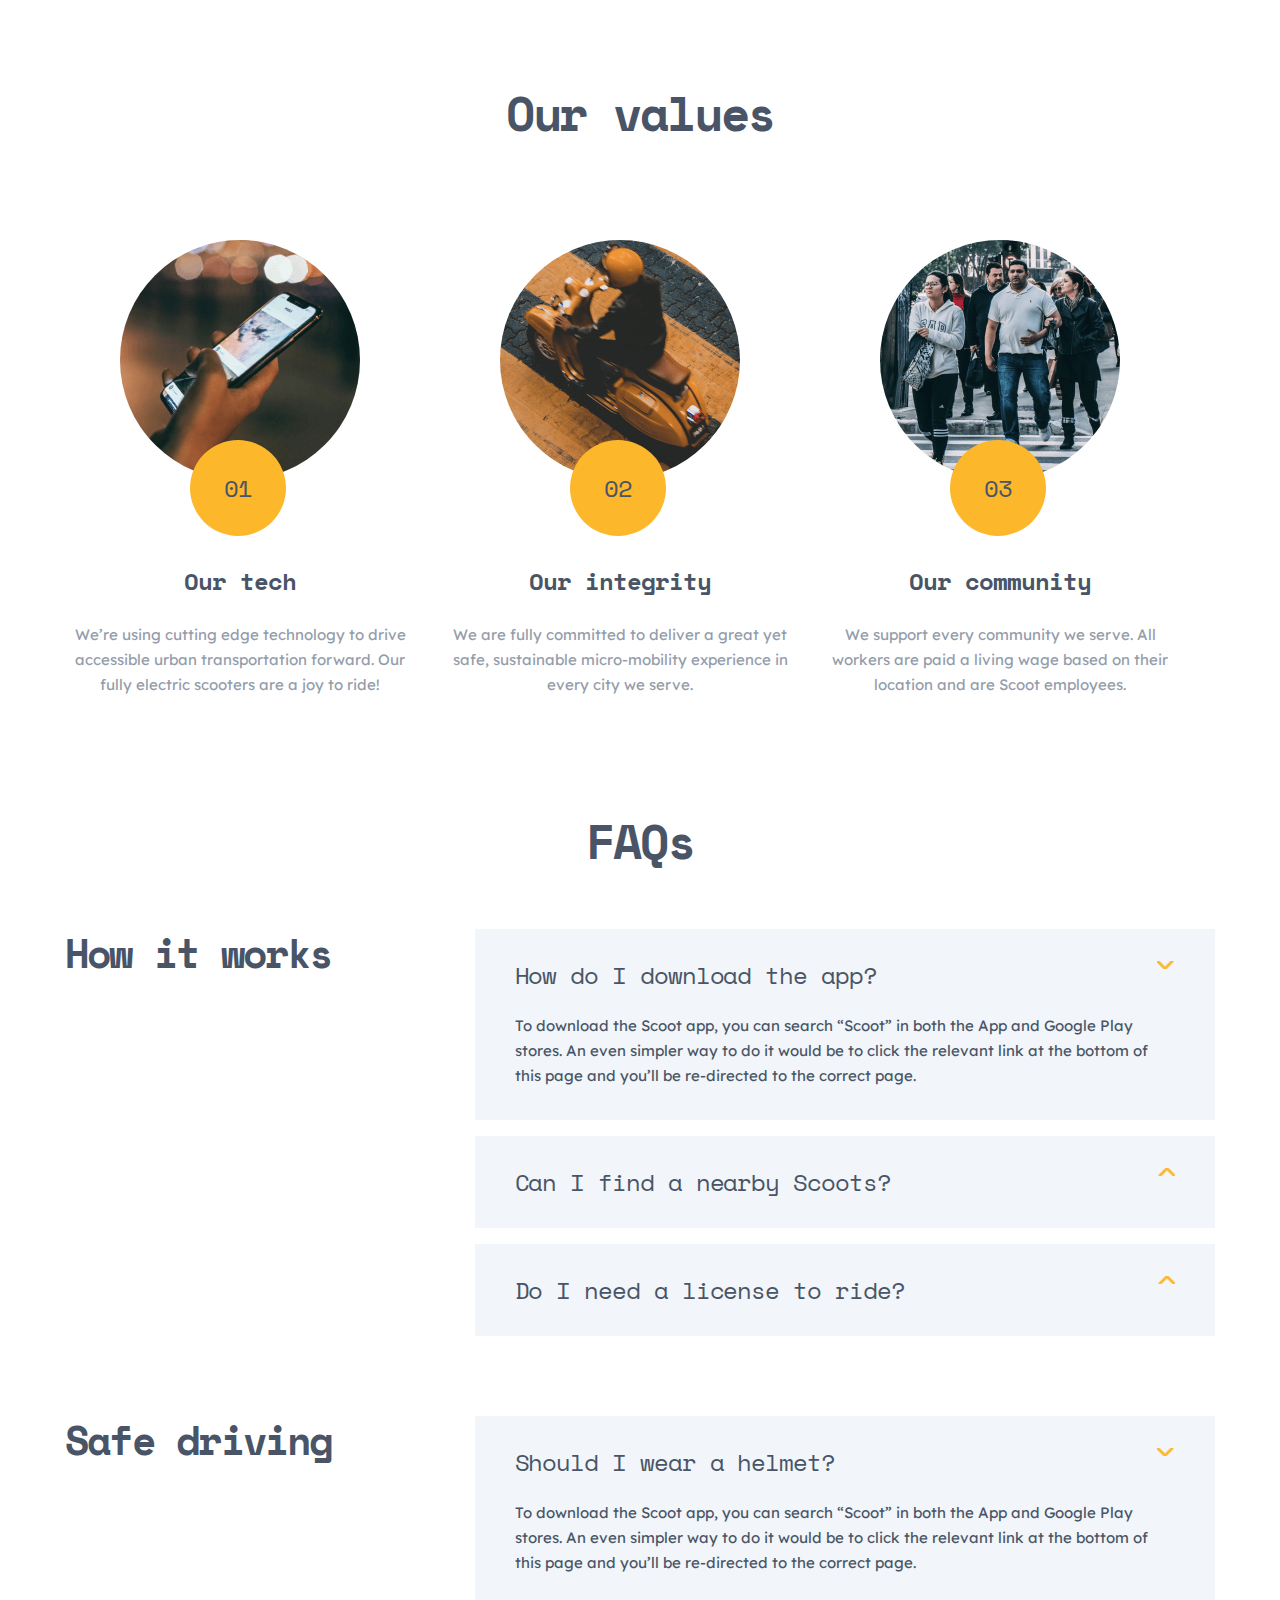
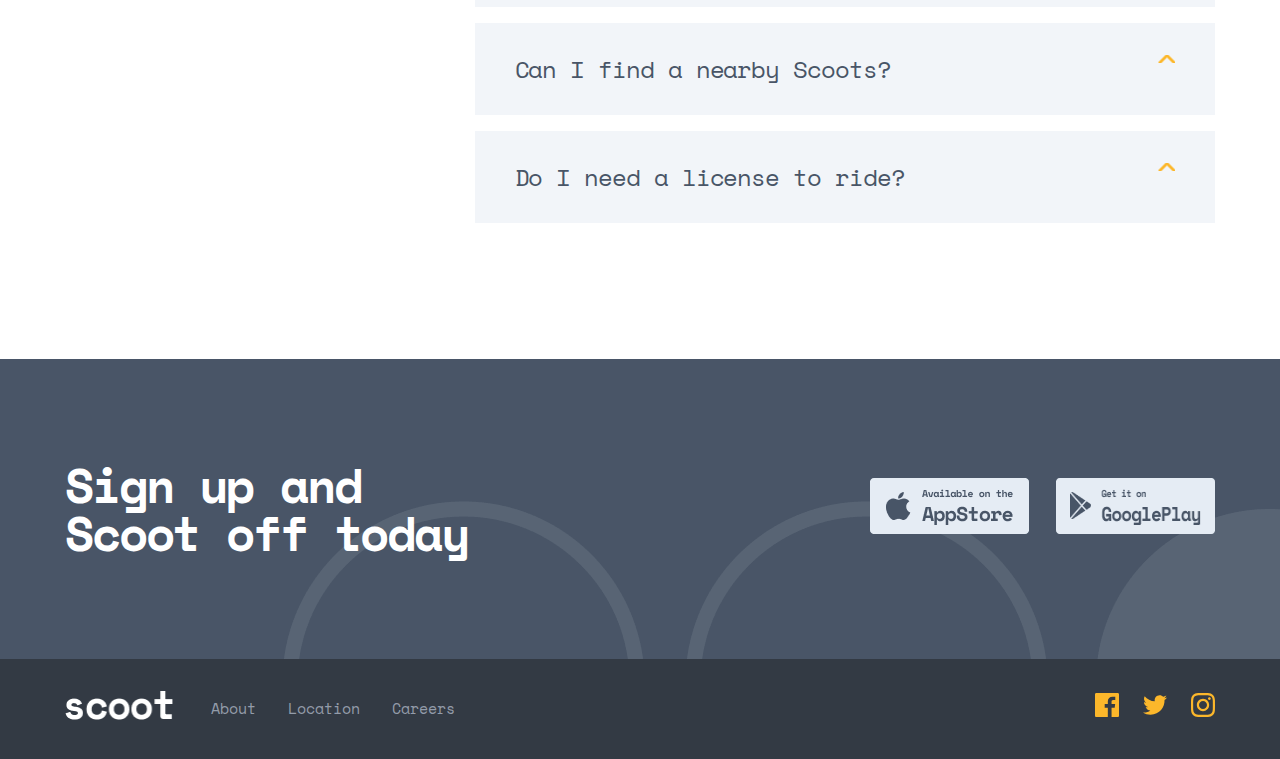
==== commit 89b1df67: "The DRY rule was applied" ====
--- a/about.html
+++ b/about.html
@@ -41,20 +41,22 @@
          </div>
       </div>
    </header>
+   <h1 class="visually-hidden">About page</h1>
 
    <section class="hero-mini hero-mini-about">
       <div class="container">
-         <h1 class="title">About</h1>
+         <h2 class="title">About</h2>
       </div>
    </section>
 
    <main class="main">
       <section class="features-about">
-         <div class="container ">
+         <h2 class="visually-hidden">Features</h2>
+         <div class="container">
             <ul class="features-list">
                <li class="features-item">
                   <div class="features-item__content">
-                     <h3 class="features-item__title">Mobility for the digital era</h3>
+                     <h3 class="features-item__title section-title">Mobility for the digital era</h3>
                      <p class="features-item__text">Getting around should be simple (and even fun!) for everyone. We
                         embrace technology to provide low cost, smart access to scooters at your fingertips.</p>
                   </div>
@@ -63,7 +65,7 @@
 
                <li class="features-item">
                   <div class="features-item__content">
-                     <h3 class="features-item__title">Better urban living</h3>
+                     <h3 class="features-item__title section-title">Better urban living</h3>
                      <p class="features-item__text">We’re helping connect cities and bring people closer together. Our
                         scooters are also fully-electric and we offset the minimal carbon footprint for each ride.</p>
                   </div>
@@ -80,19 +82,19 @@
                <ol class="value-list">
                   <li class="value-item">
                      <div class="value-item__photo value-item__photo-tel"></div>
-                     <h3 class="value-item__title">Our tech</h3>
+                     <h3 class="value-item__title content-title">Our tech</h3>
                      <p class="value-item__text">We’re using cutting edge technology to drive accessible urban
                         transportation forward. Our fully electric scooters are a joy to ride!</p>
                   </li>
                   <li class="value-item">
                      <div class="value-item__photo value-item__photo-bike"></div>
-                     <h3 class="value-item__title">Our integrity</h3>
+                     <h3 class="value-item__title content-title">Our integrity</h3>
                      <p class="value-item__text">We are fully committed to deliver a great yet safe, sustainable
                         micro-mobility experience in every city we serve.</p>
                   </li>
                   <li class="value-item">
                      <div class="value-item__photo value-item__photo-people"></div>
-                     <h3 class="value-item__title">Our community</h3>
+                     <h3 class="value-item__title content-title">Our community</h3>
                      <p class="value-item__text">We support every community we serve. All workers are paid a living wage
                         based on their location and are Scoot employees.</p>
                   </li>
@@ -109,7 +111,7 @@
                <ul class="accordions">
                   <li class="accordion">
                      <input class="radio-btn" type="radio" name="panel" id="panel-1" checked>
-                     <label class="accordion-title" for="panel-1">How do I download the app?</label>
+                     <label class="accordion-title content-title" for="panel-1">How do I download the app?</label>
                      <p class="accordion-text">To download the Scoot app, you can search “Scoot” in both the App and
                         Google
                         Play stores. An even simpler way to do it would be to click the relevant link at the bottom of
@@ -119,7 +121,7 @@
 
                   <li class="accordion">
                      <input class="radio-btn" type="radio" name="panel" id="panel-2">
-                     <label class="accordion-title" for="panel-2">Can I find a nearby Scoots?</label>
+                     <label class="accordion-title content-title" for="panel-2">Can I find a nearby Scoots?</label>
                      <p class="accordion-text">To download the Scoot app, you can search “Scoot” in both the App and
                         Google
                         Play stores. An even simpler way to do it would be to click the relevant link at the bottom of
@@ -129,7 +131,7 @@
 
                   <li class="accordion">
                      <input class="radio-btn" type="radio" name="panel" id="panel-3">
-                     <label class="accordion-title" for="panel-3">Do I need a license to ride?</label>
+                     <label class="accordion-title content-title" for="panel-3">Do I need a license to ride?</label>
                      <p class="accordion-text">To download the Scoot app, you can search “Scoot” in both the App and
                         Google
                         Play stores. An even simpler way to do it would be to click the relevant link at the bottom of
@@ -144,7 +146,7 @@
                <ul class="accordions">
                   <li class="accordion">
                      <input class="radio-btn" type="radio" name="panel2" id="panel-4" checked>
-                     <label class="accordion-title" for="panel-4">Should I wear a helmet?</label>
+                     <label class="accordion-title content-title" for="panel-4">Should I wear a helmet?</label>
                      <p class="accordion-text">To download the Scoot app, you can search “Scoot” in both the App and
                         Google
                         Play stores. An even simpler way to do it would be to click the relevant link at the bottom of
@@ -154,7 +156,7 @@
 
                   <li class="accordion">
                      <input class="radio-btn" type="radio" name="panel2" id="panel-5">
-                     <label class="accordion-title" for="panel-5">Can I find a nearby Scoots?</label>
+                     <label class="accordion-title content-title" for="panel-5">Can I find a nearby Scoots?</label>
                      <p class="accordion-text">To download the Scoot app, you can search “Scoot” in both the App and
                         Google
                         Play stores. An even simpler way to do it would be to click the relevant link at the bottom of
@@ -164,7 +166,7 @@
 
                   <li class="accordion">
                      <input class="radio-btn" type="radio" name="panel2" id="panel-6">
-                     <label class="accordion-title" for="panel-6">Do I need a license to ride?</label>
+                     <label class="accordion-title content-title" for="panel-6">Do I need a license to ride?</label>
                      <p class="accordion-text">To download the Scoot app, you can search “Scoot” in both the App and
                         Google
                         Play stores. An even simpler way to do it would be to click the relevant link at the bottom of
@@ -179,9 +181,10 @@
 
    <footer class="footer">
       <section class="appstore">
+         <h2 class="visually-hidden">Links to mobile app store</h2>
          <div class="container">
             <div class="content">
-               <h2 class="appstore__title">Sign up and Scoot off today</h2>
+               <h2 class="appstore__title section-title">Sign up and Scoot off today</h2>
                <div class="appstore-links">
                   <a class="appstore-link" href="#">
                      <img src="/img/appstore.png" alt="appstore" width="159" height="56">
@@ -195,6 +198,7 @@
       </section>
 
       <section class="end">
+         <h2 class="visually-hidden">Footer</h2>
          <div class="container">
             <div class="content">
                <a class="logo" href="/index.html"><img src="/img/logo-white.png" alt="logo" width="108" height="29"></a>
--- a/css/style.css
+++ b/css/style.css
@@ -30,6 +30,17 @@
    color: var(--text-color);
  }
 
+ .visually-hidden {
+   position: absolute;
+   width: 1px;
+   height: 1px;
+   margin: -1px;
+   border: 0;
+   padding: 0;
+   clip: rect(0 0 0 0);
+   overflow: hidden;
+}
+
 .container {
    max-width: 1200px;
    margin: 0 auto;
@@ -41,9 +52,12 @@
 .content {
    display: flex;
    align-items: center;
-   height: 96px;
-}
-
+}
+
+.header,
+.end {
+   padding: 22px 0;
+}
 .logo {
    margin-right: 38px;
 }
@@ -63,7 +77,6 @@
 
 .nav-link {
    margin-right: 32px;
-   font-weight: 700;
    color: var(--text-color);
    text-decoration: none;
    transition: color .3s ease;
@@ -95,10 +108,10 @@
 
 .hero {
    padding: 152px 0;
-   background-image: url(/img/rounds.png), linear-gradient(rgba(47, 59, 89, 0.75), rgba(47, 59, 89, 0.75)), url("/img/bg-image.png");
+   background-image: url("/img/top-arrow-line.png"), url("/img/rounds.png"), linear-gradient(rgba(47, 59, 89, 0.75), rgba(47, 59, 89, 0.75)), url("/img/bg-image.png");
    background-repeat: no-repeat;
-   background-size: auto, cover, cover;
-   background-position: top calc(50% + 150px) right, 0 0, 0 0;
+   background-size: auto, auto, cover, cover;
+   background-position: top calc(50% + 112px) left calc(50% + 200px), top calc(50% + 150px) right, 0 0, 0 0;
 }
 
 .title {
@@ -134,18 +147,6 @@
    content: "";
 }
 
-.hero-text::after {
-   position: absolute;
-   background-image: url("/img/top-arrow-line.png");
-   background-repeat: no-repeat;
-   width: 452px;
-   height: 150px;
-   top: 43px;
-   left: 450px;
-
-   content: "";
-}
-
 .hero-btn {
    margin-left: 96px;
 }
@@ -168,6 +169,10 @@
    margin-right: 30px;
    padding: 0;
    list-style: none;
+}
+
+.service-item:not(:last-child) {
+   margin-right: 30px;
 }
 
 .app {
@@ -218,6 +223,9 @@
 .service-title {
    margin-top: 0;
    margin-bottom: 27px;
+}
+
+.content-title {
    font-size: 24px;
    line-height: 28px;
    letter-spacing: -1.07143px;
@@ -271,6 +279,9 @@
 .features-item__title {
    margin-top: 0;
    margin-bottom: 24px;
+}
+
+.section-title {
    font-size: 48px;
    line-height: 48px;
    letter-spacing: -2.14286px;
@@ -319,11 +330,10 @@
 
 .appstore__title {
    max-width: 420px;
+   margin-top: 0;
+   margin-bottom: 0;
    margin-right: auto;
-   font-size: 48px;
-   line-height: 48px;
-   letter-spacing: -2.14286px;
-   color: var(--white-color);
+   color: var(--white-color)!important;
 }
 
 .appstore-link {
@@ -338,6 +348,11 @@
 
 .end {
    background-color: #333A44;
+}
+
+.social {
+   display: flex;
+   align-items: center;
 }
 
 .social-link {
@@ -401,27 +416,14 @@
    margin-bottom: 120px;
 }
 
-.value__content {
-   justify-content: space-between;
-}
-
-.section-title {
-   margin: 0;
-   font-weight: bold;
-   font-size: 48px;
-   line-height: 48px;
+.value__title {
+   margin-top: 0;
+   margin-bottom: 48px;
    text-align: center;
-   letter-spacing: -2.14286px;
-   color: var(--header-text-color);
-}
-
-.value__title {
-   margin-bottom: 48px;
 }
 
 .value-list {
    display: flex;
-   justify-content: space-between;
    padding: 0;
    list-style: none;
 }
@@ -482,13 +484,8 @@
 
 .value-item__title {
    margin-top: 0;
-   margin-bottom: 27px;
-   font-weight: bold;
-   font-size: 24px;
-   line-height: 28px;
+   margin-bottom: 27px;;
    text-align: center;
-   letter-spacing: -1.07143px;
-   color: var(--header-text-color);
 }
 
 .value-item__text {
@@ -508,6 +505,7 @@
 
 .faq-title {
    margin-bottom: 64px;
+   text-align: center;
 }
 
 .faq-how__title {
@@ -532,6 +530,11 @@
    background-color: #F2F5F9;
    padding: 32px 40px;
    margin-bottom: 16px;
+   transition: background-color .3s ease;
+}
+
+.accordion:hover {
+   background-color: #FFF4DF;
 }
 
 .radio-btn {
@@ -542,10 +545,6 @@
    position: relative;
    display: block;
    cursor: pointer;
-   font-size: 24px;
-   line-height: 28px;
-   letter-spacing: -1.07143px;
-   color: var(--header-text-color);
 }
 
 .accordion-title::after {
@@ -556,6 +555,7 @@
    background-image: url("/img/arrow-top.png");
    background-position: center center;
    content: "";
+   transition: transform .3s ease;
 }
 
 input:checked .accordion-title::after {
@@ -577,6 +577,10 @@
 .radio-btn:checked ~ .accordion-text {
    padding-top: 24px;
    height: auto;
+}
+
+.radio-btn:checked ~ .accordion-title::after {
+   transform: rotate(180deg);
 }
 
 .features-careers {
@@ -620,10 +624,6 @@
 .apply-position {
    margin-top: 0;
    margin-bottom: 8px;
-   font-size: 24px;
-   line-height: 28px;
-   letter-spacing: -1.07143px;
-   color: var(--header-text-color);
 }
 
 .apply-country {
@@ -651,15 +651,12 @@
    margin-top: 0;
    margin-bottom: 0;
    margin-right: 76px;
-   font-size: 48px;
-   line-height: 48px;
-   letter-spacing: -2.14286px;
-   color: var(--header-text-color);
 }
 
 .location-text {
+   font-family: var(--secondary-font);
    margin-top: 0;
    margin-bottom: 0;
    margin-right: auto;
    width: 445px;
-}
+}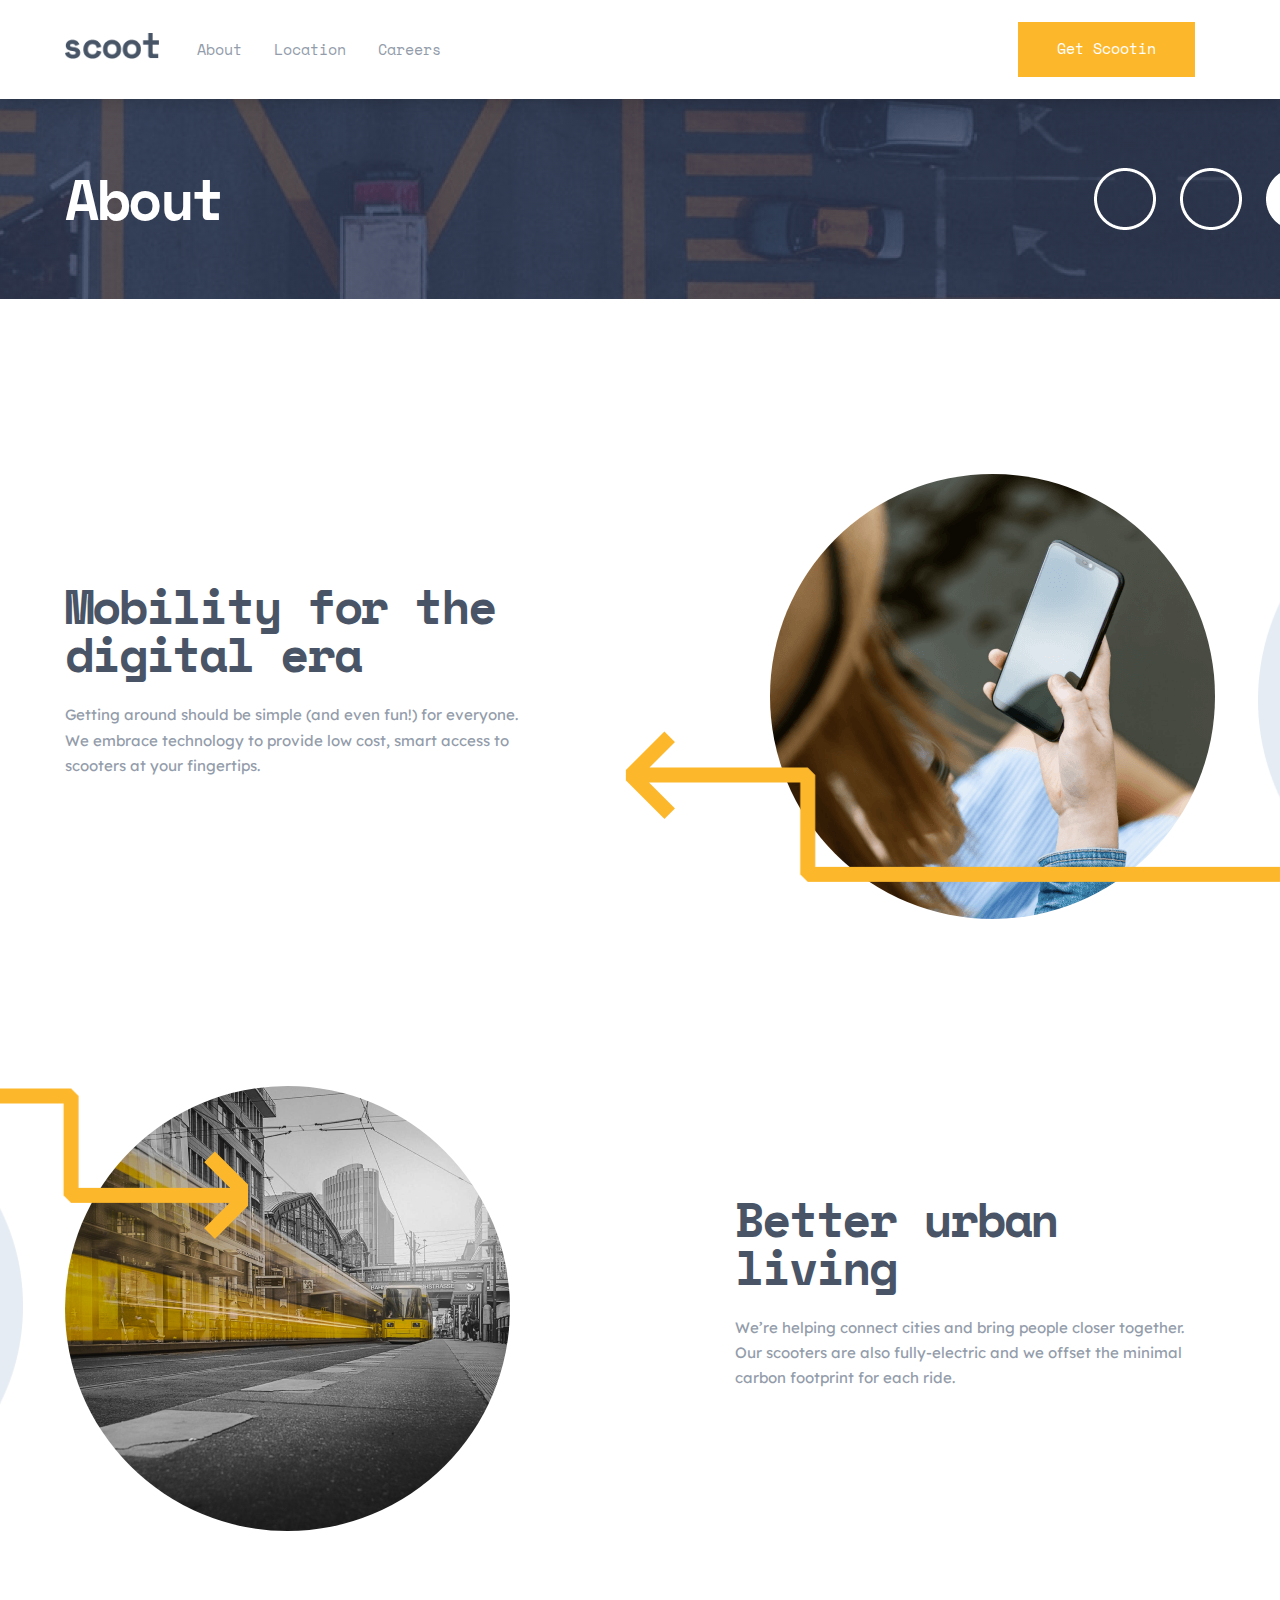
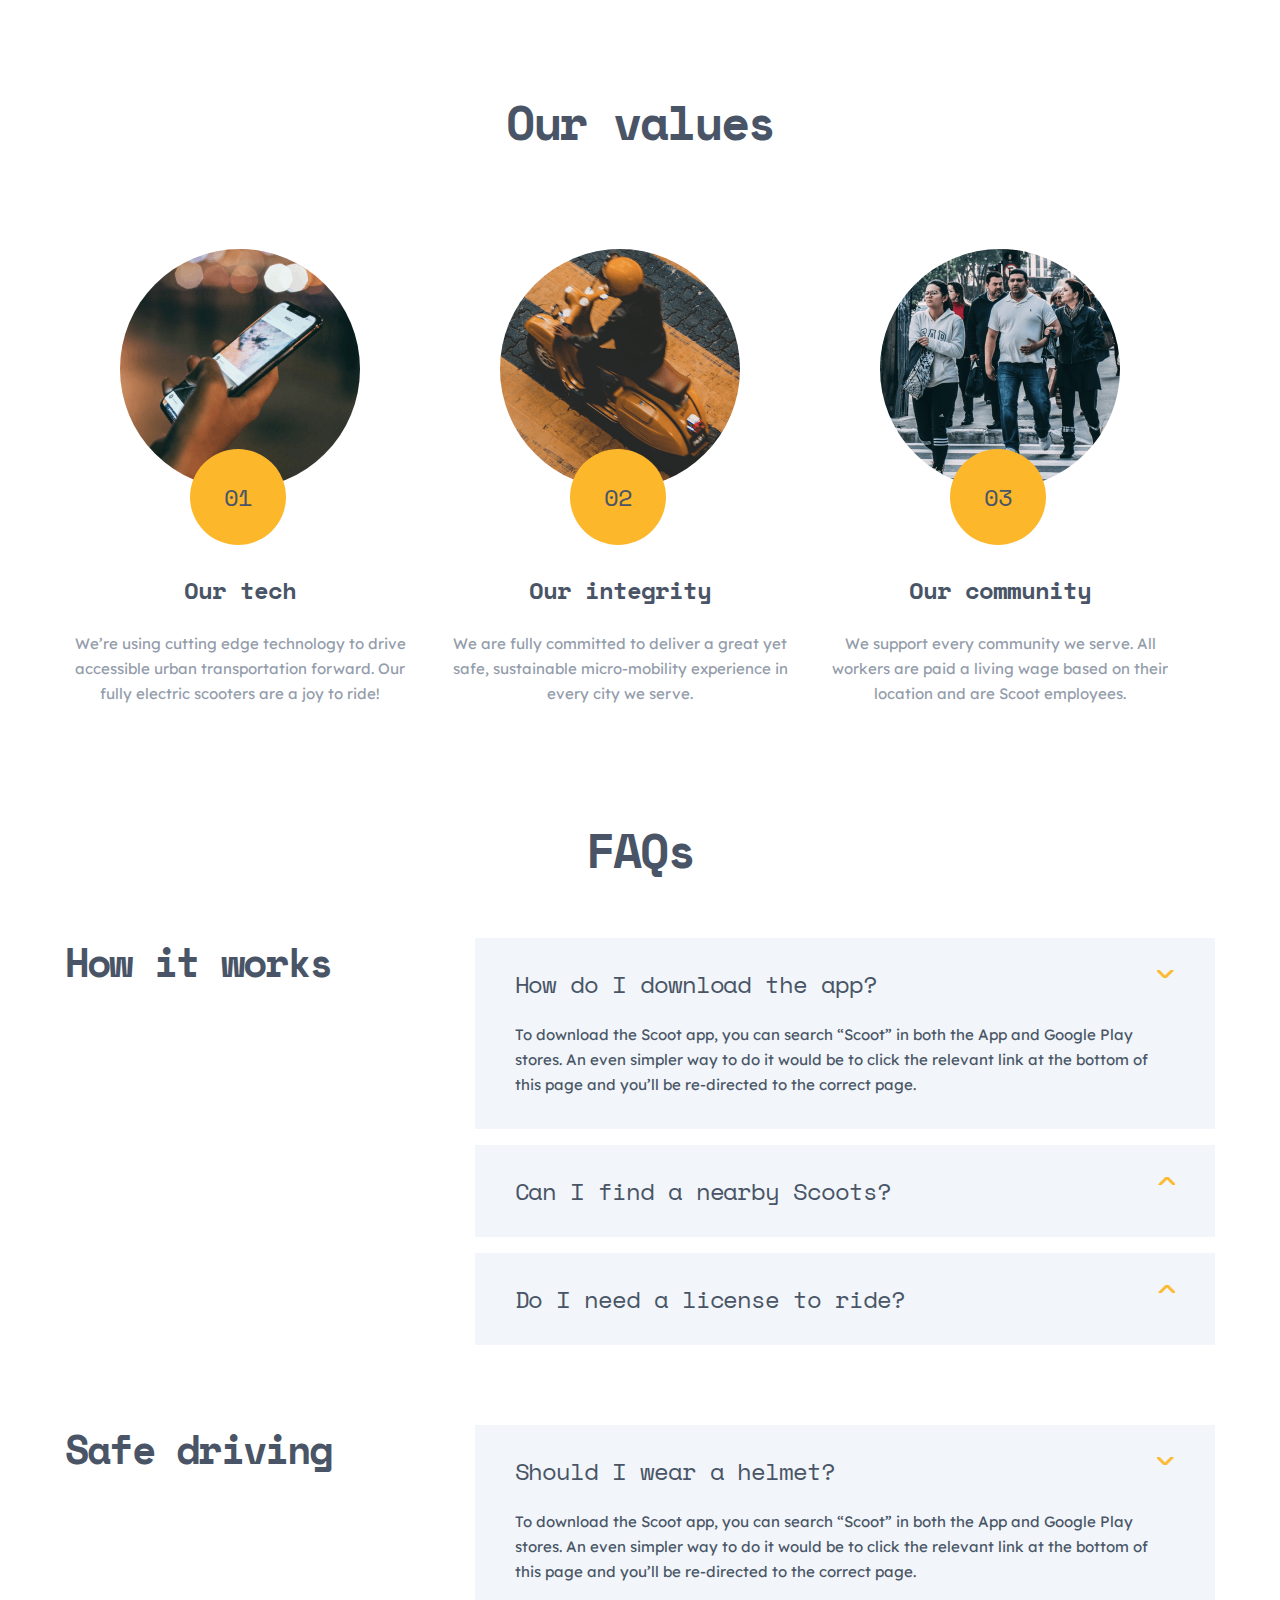
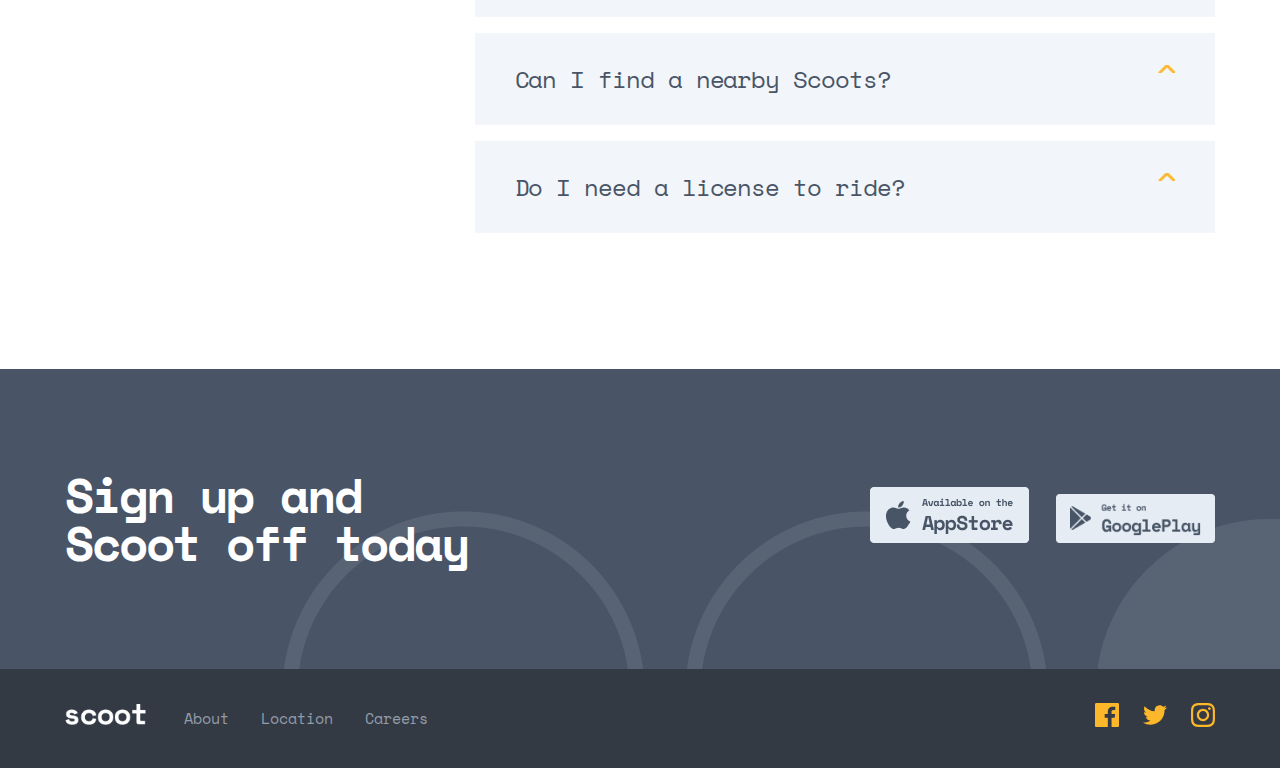
==== commit 9b182791: "add humburger button" ====
--- a/about.html
+++ b/about.html
@@ -23,6 +23,10 @@
                <img src="/img/logo.png" alt="logo" width="108" height="29">
             </a>
 
+            <div class="header__burger">
+               <span class="header__burger-line"></span>
+            </div>
+
             <nav class="nav">
                <ul class="nav-list">
                   <li class="nav-item">
@@ -35,9 +39,9 @@
                      <a class="nav-link" href="/careers.html">Careers</a>
                   </li>
                </ul>
+               <a class="header-btn primary-btn btn" href="#">Get Scootin</a>
             </nav>
 
-            <a class="header-btn primary-btn btn" href="#">Get Scootin</a>
          </div>
       </div>
    </header>
@@ -60,7 +64,10 @@
                      <p class="features-item__text">Getting around should be simple (and even fun!) for everyone. We
                         embrace technology to provide low cost, smart access to scooters at your fingertips.</p>
                   </div>
-                  <div class="features-item__photo features-item__photo__girl-tel"></div>
+                  <div class="features-item__photo">
+                     <img class="features-item__photo-gallery" src="/img/girl-tel.png" alt="girl-with-tel" width="445"
+                        height="445">
+                  </div>
                </li>
 
                <li class="features-item">
@@ -69,7 +76,10 @@
                      <p class="features-item__text">We’re helping connect cities and bring people closer together. Our
                         scooters are also fully-electric and we offset the minimal carbon footprint for each ride.</p>
                   </div>
-                  <div class="features-item__photo features-item__photo__tramway"></div>
+                  <div class="features-item__photo">
+                     <img class="features-item__photo-gallery" src="/img/trolebus.png" alt="girl-with-tel" width="445"
+                        height="445">
+                  </div>
                </li>
             </ul>
          </div>
--- a/css/style.css
+++ b/css/style.css
@@ -12,15 +12,15 @@
 
 html {
    box-sizing: border-box;
- }
- 
- *,
- *::after,
- *::before {
+}
+
+*,
+*::after,
+*::before {
    box-sizing: inherit;
- }
- 
- body {
+}
+
+body {
    margin: 0;
    padding: 0;
    max-width: 100%;
@@ -28,9 +28,9 @@
    font-size: 15px;
    line-height: 167%;
    color: var(--text-color);
- }
-
- .visually-hidden {
+}
+
+.visually-hidden {
    position: absolute;
    width: 1px;
    height: 1px;
@@ -41,37 +41,67 @@
    overflow: hidden;
 }
 
+img {
+   max-width: 100%;
+   height: auto;
+}
+
 .container {
    max-width: 1200px;
    margin: 0 auto;
    padding: 0 25px;
 }
 
-/* HEADER */
-
 .content {
    display: flex;
    align-items: center;
 }
 
+/* HEADER */
+
+.header {
+   position: fixed;
+   width: 100%;
+   top: 0;
+   left: 0;
+   z-index: 50;
+   background-color: var(--white-color);
+   box-shadow: rgba(0, 0, 0, 0.1) 0px 10px 15px -3px, rgba(0, 0, 0, 0.05) 0px 4px 6px -2px;
+}
+
+.header::before {
+   content: '';
+   position: absolute;
+   top: 0;
+   left: 0;
+   width: 100%;
+   height: 100%;
+   background-color: var(--white-color);
+}
+
 .header,
 .end {
    padding: 22px 0;
 }
+
+.header__burger {
+   display: none;
+}
+
 .logo {
    margin-right: 38px;
+   position: relative;
 }
 
 .nav {
+   display: flex;
+   width: 100%;
    margin-right: 20px;
-}
-
-.nav {
-   margin-right: auto;
 }
 
 .nav-list {
    display: flex;
+   position: relative;
    padding: 0;
 }
 
@@ -104,9 +134,15 @@
    color: var(--accent-color);
 }
 
+.header-btn {
+   margin-left: auto;
+   position: relative;
+}
+
 /* HERO SECTION */
 
 .hero {
+   margin-top: 99px;
    padding: 152px 0;
    background-image: url("/img/top-arrow-line.png"), url("/img/rounds.png"), linear-gradient(rgba(47, 59, 89, 0.75), rgba(47, 59, 89, 0.75)), url("/img/bg-image.png");
    background-repeat: no-repeat;
@@ -131,7 +167,7 @@
    margin-top: 0;
    margin-bottom: 40px;
    margin-left: 96px;
-   width: 405px;
+   max-width: 405px;
    color: var(--white-color);
    font-family: var(--secondary-font);
 }
@@ -240,19 +276,19 @@
 /* FEATURES */
 
 .features {
-   background-image: url("/img/arrow-right.png"), 
-                     url("/img/arrow-left.png"), 
-                     url("/img/arrow-right.png"), 
-                     url("/img/round.png"), 
-                     url("/img/round.png"), 
-                     url("/img/round.png");
+   background-image: url("/img/arrow-right.png"),
+      url("/img/arrow-left.png"),
+      url("/img/arrow-right.png"),
+      url("/img/round.png"),
+      url("/img/round.png"),
+      url("/img/round.png");
    background-repeat: no-repeat;
-   background-position: left calc(50% + 355px) top calc(50% + -463px), 
-                        right calc(50% + 750px) top calc(50% + -135px),
-                        left calc(50% + 750px) top calc(50% + 550px),
-                        left calc(50% + 840px) top calc(50% + -612px), 
-                        right calc(50% + 840px) top calc(50% + -2px),
-                        left calc(50% + 840px) top calc(50% + 607px);
+   background-position: left calc(50% + 355px) top calc(50% + -463px),
+      right calc(50% + 750px) top calc(50% + -135px),
+      left calc(50% + 750px) top calc(50% + 550px),
+      left calc(50% + 840px) top calc(50% + -612px),
+      right calc(50% + 840px) top calc(50% + -2px),
+      left calc(50% + 840px) top calc(50% + 607px);
 }
 
 .features-list {
@@ -295,25 +331,11 @@
 }
 
 .features-item__photo {
-   width: 450px;
-   height: 450px;
-   background-repeat: no-repeat;
    z-index: -1;
 }
 
-.features-item__photo__girl {
-   background-image: url("/img/girl-with-tel.png");
-}
-
-.features-item__photo__city {
-   background-image: url("/img/city.png");
-}
-
-.features-item__photo__wallet {
-   background-image: url("/img/wallet.png");
+.features-item__photo-gallery {
    border-radius: 50%;
-   height: 445px;
-   width: 445px;
 }
 
 /* FOOTER */
@@ -333,7 +355,7 @@
    margin-top: 0;
    margin-bottom: 0;
    margin-right: auto;
-   color: var(--white-color)!important;
+   color: var(--white-color) !important;
 }
 
 .appstore-link {
@@ -353,6 +375,7 @@
 .social {
    display: flex;
    align-items: center;
+   margin-left: auto;
 }
 
 .social-link {
@@ -374,6 +397,7 @@
 
 .hero-mini {
    padding: 72px 0;
+   margin-top: 99px;
    background-repeat: no-repeat;
    background-size: auto, cover, cover;
    background-position: center right;
@@ -387,27 +411,15 @@
 /* FEATURES ABOUT */
 
 .features-about {
-   background-image: url("/img/arrow-right-top.png"), 
-   url("/img/arrow-left.png"), 
-   url("/img/round.png"), 
-   url("/img/round.png");
-background-repeat: no-repeat;
-background-position: left calc(50% + 355px) top calc(50% + -200px), 
+   background-image: url("/img/arrow-right-top.png"),
+      url("/img/arrow-left.png"),
+      url("/img/round.png"),
+      url("/img/round.png");
+   background-repeat: no-repeat;
+   background-position: left calc(50% + 355px) top calc(50% + -200px),
       right calc(50% + 760px) top calc(50% + 157px),
-      left calc(50% + 840px) top calc(50% + -306px), 
+      left calc(50% + 840px) top calc(50% + -306px),
       right calc(50% + 840px) top calc(50% + 300px);
-}
-
-.features-item__photo__girl-tel {
-   background-image: url("/img/girl-tel.png");
-   border-radius: 50%;
-   width: 445px;
-   height: 445px;
-}
-
-.features-item__photo__tramway {
-   background-image: url("/img/trolebus.png");
-   background-position: center center;
 }
 
 /* OUR VALUES */
@@ -467,7 +479,7 @@
    background-color: var(--accent-color);
    border-radius: 50%;
 
-   content: "0" counter(counter);
+   content: "0"counter(counter);
 }
 
 .value-item__photo-tel {
@@ -484,7 +496,8 @@
 
 .value-item__title {
    margin-top: 0;
-   margin-bottom: 27px;;
+   margin-bottom: 27px;
+   ;
    text-align: center;
 }
 
@@ -496,7 +509,7 @@
 /* FAQs */
 
 .faq-how {
-   display: flex;  
+   display: flex;
 }
 
 .faq-how:not(:last-child) {
@@ -574,28 +587,25 @@
    color: var(--header-text-color);
 }
 
-.radio-btn:checked ~ .accordion-text {
+.radio-btn:checked~.accordion-text {
    padding-top: 24px;
    height: auto;
 }
 
-.radio-btn:checked ~ .accordion-title::after {
+.radio-btn:checked~.accordion-title::after {
    transform: rotate(180deg);
 }
 
 .features-careers {
-   background-image: url("/img/arrow-right.png"), 
-                     url("/img/round.png"); 
+   background-image: url("/img/arrow-right.png"),
+      url("/img/round.png");
    background-repeat: no-repeat;
-   background-position: left calc(50% + 355px) top calc(50% + 140px), 
-                        left calc(50% + 840px) top calc(50% + 1px);
+   background-position: left calc(50% + 355px) top calc(50% + 140px),
+      left calc(50% + 840px) top calc(50% + 1px);
 }
 
 .features-item__photo__boy-tablet {
    background-image: url("/img/boy-tablet.png");
-   width: 445px;
-   height: 445px;
-   border-radius: 50%;
 }
 
 /* APPLY */
@@ -647,7 +657,7 @@
 }
 
 .location-title {
-   width: 305px;  
+   width: 305px;
    margin-top: 0;
    margin-bottom: 0;
    margin-right: 76px;
@@ -659,4 +669,599 @@
    margin-bottom: 0;
    margin-right: auto;
    width: 445px;
-}+}
+
+
+
+
+
+
+
+
+
+
+/* ADAPTIVE */
+
+/* Portrait tablets and small desktops */
+@media (min-width: 768px) and (max-width: 991px) {
+   .container {
+      padding-left: 97px;
+      padding-right: 98px;
+   }
+
+   /* HERO SECTION */
+
+   .hero {
+      text-align: center;
+      padding: 137px 0 217px 0;
+      background-position: top calc(50% + 216px) left calc(50% + -285px), top calc(50% + 245px) right, 0 0, 0 0;
+   }
+
+   .hero-text {
+      max-width: 573px;
+      margin: 0 auto;
+      margin-bottom: 46px;
+   }
+
+   .hero-text::before {
+      display: none;
+   }
+
+   .hero-btn {
+      margin-left: 0;
+   }
+
+   .main {
+      padding: 122px 0 104px 0;
+   }
+
+   /* SERVICE SECTION */
+
+   .service {
+      margin-bottom: 145px;
+   }
+
+   .service-list {
+      flex-direction: column;
+      margin: 0;
+   }
+
+   .service-item {
+      display: flex;
+      margin-right: 0;
+   }
+
+   .service-item:not(:last-child) {
+      margin-bottom: 40px;
+   }
+
+   .service-icon {
+      display: table;
+      margin-right: 79px;
+   }
+
+   .service-icon::before {
+      width: 15px;
+      height: 130%;
+      top: -125px;
+      left: 42px;
+   }
+
+   /*FEATURE SECTION*/
+
+   .features {
+      background-position: left calc(50% + 10px) top calc(50% + -946px),
+         right calc(50% + 410px) top calc(50% + -310px),
+         left calc(50% + 400px) top calc(50% + 700px),
+
+         left calc(50% + 500px) top calc(50% + -1100px),
+         right calc(50% + 500px) top calc(50% + -170px),
+         left calc(50% + 500px) top calc(50% + 760px);
+   }
+
+   .features-item {
+      flex-direction: column;
+      margin-bottom: 128px;
+   }
+
+   .features-item:last-child {
+      margin-bottom: 0;
+   }
+
+   .features-item__content {
+      order: 2;
+      max-width: 100%;
+      margin-right: 0;
+      text-align: center;
+   }
+
+   .features-item__title {
+      margin-bottom: 40px;
+   }
+
+   .features-item__text {
+      margin-bottom: 54px;
+   }
+
+   .features-item__photo {
+      margin-bottom: 56px;
+   }
+
+   .features-item:nth-child(even) {
+      flex-direction: column;
+   }
+
+   /*FOOTERE SECTION*/
+
+   .appstore {
+      padding: 62px 0;
+   }
+
+   .appstore .content {
+      flex-direction: column;
+   }
+
+   .section-title {
+      text-align: center;
+   }
+
+   .appstore__title {
+      margin-right: 0;
+      margin-bottom: 40px;
+   }
+
+
+   /* ABOUT SECTION */
+   /* FEATURE */
+
+   .features-about {
+      margin-bottom: 120px;
+      background-position: left calc(50% + 16px) top calc(50% + -445px),
+         right calc(50% + 412px) top calc(50% + 165px),
+
+         left calc(50% + 500px) top calc(50% + -550px),
+         right calc(50% + 500px) top calc(50% + 310px);
+   }
+
+   .value-list {
+      flex-direction: column;
+      align-items: center;
+      padding-left: 58px;
+      padding-right: 58px;
+   }
+
+   .value-item {
+      width: 100%;
+   }
+
+   .value-item:not(:last-child) {
+      margin: 0;
+   }
+
+   /* FAQ */
+
+   .faq-how {
+      flex-direction: column;
+   }
+
+   .faq-how__title {
+      margin-right: 0;
+      margin-bottom: 32px;
+   }
+
+   /* LOCATION PAGE */
+   /* LOCATION CONTENT */
+
+   .location-content {
+      flex-direction: column;
+      align-items: center;
+   }
+
+   .location-title {
+      width: 457px;
+      margin-right: 0;
+      margin-bottom: 40px;
+   }
+
+   .location-text {
+      margin-right: 0;
+      margin-bottom: 40px;
+      text-align: center;
+   }
+
+   /* CAREER PAGE */
+   /* FEATURE SECTION */
+
+   .features-careers {
+      margin-bottom: 132px;
+      background-position: left calc(50% + 5px) top calc(50% + -15px),
+
+         left calc(50% + 500px) top calc(50% + -150px);
+   }
+}
+
+
+
+
+
+
+/* Landscape phones and portrait tablets */
+@media (max-width: 767px) {
+
+   .container {
+      padding-left: 32px;
+      padding-right: 32px;
+   }
+
+   /* HEADER */
+
+   .header {
+      padding: 10px 0;
+   }
+
+   .header::before {
+      z-index: 3;
+   }
+
+   .header__burger {
+      display: block;
+      position: absolute;
+      left: 32px;
+      width: 20px;
+      height: 16px;
+      z-index: 3;
+   }
+
+   .header__burger::before,
+   .header__burger::after {
+      content: '';
+      position: absolute;
+      background-color: var(--accent-color);
+      width: 100%;
+      height: 4px;
+      left: 0;
+      transition: all .3s ease;
+   }
+
+   .header__burger::before {
+      top: 0;
+   }
+
+   .header__burger::after {
+      bottom: 0;
+   }
+
+   .header__burger-line {
+      position: absolute;
+      background-color: var(--accent-color);
+      width: 100%;
+      height: 4px;
+      top: 6px;
+      transition: all .3s ease;
+   }
+
+   .nav {
+      position: fixed;
+      flex-direction: column;
+      justify-content: space-between;
+      padding: 100px 32px 32px 32px;
+      top: 0;
+      left: -100%;
+      width: 70%;
+      height: 100%;
+      background-color: #333A44;
+      transition: all .3s ease;
+   }
+
+   .nav.active {
+      left: 0;
+   }
+
+   .nav.active body {
+      overflow: hidden;
+   }
+
+   .nav-list {
+      flex-direction: column;
+      margin-top: 0;
+      margin-bottom: 0;
+   }
+
+   .nav-item {
+      margin-bottom: 24px;
+   }
+
+   .nav-link {
+      font-size: 25px;
+      line-height: 40px;
+      margin-bottom: 24px;
+      color: var(--white-color);
+   }
+
+   .logo {
+      position: relative;
+      z-index: 3;
+      margin: 0 auto;
+   }
+
+   .header-btn {
+      z-index: 3;
+      margin-left: 0;
+      width: 100%;
+      text-align: center;
+   }
+
+   .header__burger.active::before {
+      transform: rotate(45deg);
+      top: 6px;
+   }
+
+   .header__burger.active::after {
+      transform: rotate(-45deg);
+      bottom: 6px;
+   }
+
+   .header__burger.active .header__burger-line {
+      transform: scale(0);
+   }
+
+
+   /* HERO SECTION */
+
+   .hero {
+      margin-top: 0;
+      text-align: center;
+      padding: 137px 0 217px 0;
+      background-position: top calc(50% + 216px) left calc(50% + -285px), top calc(50% + 245px) right, 0 0, 0 0;
+   }
+
+   .hero-text {
+      max-width: 573px;
+      margin: 0 auto;
+      margin-bottom: 46px;
+   }
+
+   .hero-text::before {
+      display: none;
+   }
+
+   .hero-btn {
+      margin-left: 0;
+   }
+
+   .main {
+      padding: 122px 0 104px 0;
+   }
+
+   /* SERVICE SECTION */
+
+   .service {
+      margin-bottom: 120px;
+   }
+
+   .service-list {
+      flex-direction: column;
+      margin: 0;
+   }
+
+   .service-item {
+      text-align: center;
+   }
+
+   .service-item:not(:last-child) {
+      margin-bottom: 40px;
+      margin-right: 0;
+   }
+
+   .service-icon {
+      display: block;
+      margin: 0 auto;
+      margin-bottom: 24px;
+   }
+
+   .service-icon::before {
+      width: 0;
+      height: 0;
+   }
+
+   /*FEATURE SECTION*/
+
+   .features {
+      background-position: left calc(50% + 214px) top calc(50% + -900px),
+         right calc(50% + 310px) top calc(50% + -135px),
+         left calc(50% + 320px) top calc(50% + 615px),
+
+         left -100%,
+         right -100%,
+         left -100%;
+   }
+
+   .features-list {
+      margin-top: 0;
+      margin-bottom: 0;
+   }
+
+   .features-item {
+      flex-direction: column;
+      margin-bottom: 120px;
+   }
+
+   .features-item:last-child {
+      margin-bottom: 0;
+   }
+
+   .features-item__content {
+      order: 2;
+      max-width: 100%;
+      margin-right: 0;
+      text-align: center;
+   }
+
+   .features-item__title {
+      margin-bottom: 40px;
+   }
+
+   .features-item__text {
+      margin-bottom: 54px;
+   }
+
+   .features-item__photo {
+      margin-bottom: 0;
+      max-width: 331px;
+      max-height: 331px;
+      background-position: center;
+   }
+
+   .features-item__photo__wallet {
+      margin-bottom: 56px;
+   }
+
+   .features-item:nth-child(even) {
+      flex-direction: column;
+   }
+
+   .section-title {
+      font-size: 32px;
+      line-height: 32px;
+   }
+
+   .content-title {
+      font-size: 20px;
+   }
+
+   /*FOOTERE SECTION*/
+
+   .appstore {
+      padding: 62px 0;
+   }
+
+   .appstore .content {
+      flex-direction: column;
+   }
+
+   .section-title {
+      text-align: center;
+   }
+
+   .appstore__title {
+      margin-right: 0;
+      margin-bottom: 40px;
+   }
+
+
+   /* ABOUT SECTION */
+   /* FEATURE */
+
+   .features-about {
+      margin-bottom: 120px;
+      background-position: left calc(50% + 16px) top calc(50% + -445px),
+         right calc(50% + 412px) top calc(50% + 165px),
+
+         left calc(50% + 500px) top calc(50% + -550px),
+         right calc(50% + 500px) top calc(50% + 310px);
+   }
+
+   .value-list {
+      flex-direction: column;
+      align-items: center;
+      padding-left: 58px;
+      padding-right: 58px;
+   }
+
+   .value-item {
+      width: 100%;
+   }
+
+   .value-item:not(:last-child) {
+      margin: 0;
+   }
+
+   /* FAQ */
+
+   .faq-how {
+      flex-direction: column;
+   }
+
+   .faq-how__title {
+      margin-right: 0;
+      margin-bottom: 32px;
+   }
+
+   /* LOCATION PAGE */
+   /* LOCATION CONTENT */
+
+   .location-content {
+      flex-direction: column;
+      align-items: center;
+   }
+
+   .location-title {
+      width: 457px;
+      margin-right: 0;
+      margin-bottom: 40px;
+   }
+
+   .location-text {
+      margin-right: 0;
+      margin-bottom: 40px;
+      text-align: center;
+   }
+
+   /* CAREER PAGE */
+   /* FEATURE SECTION */
+
+   .features-careers {
+      margin-bottom: 132px;
+      background-position: left calc(50% + 5px) top calc(50% + -15px),
+
+         left calc(50% + 500px) top calc(50% + -150px);
+   }
+
+   /* FOOTER END */
+
+   .end {
+      padding: 64px 0 88px 0;
+   }
+
+   .end .content {
+      flex-direction: column;
+   }
+
+   .end .nav {
+      position: relative;
+      left: 0;
+      padding: 0;
+      margin: 0;
+      margin-bottom: calc(85px - 16px);
+      text-align: center;
+   }
+
+   .end .nav-item {
+      margin-bottom: 16px;
+   }
+
+
+
+   .end .nav-link {
+      margin-right: 0;
+      color: var(--text-color);
+   }
+
+   .end .logo {
+      margin-bottom: 41px;
+   }
+
+   .social {
+      margin: 0 auto;
+   }
+
+   .social-link:first-child {
+      margin-left: 0;
+   }
+}
+
+/* Portrait phones and smaller */
+@media (max-width: 480px) {}
+
+/* Iphone 5 */
+@media (max-width: 320px) {}